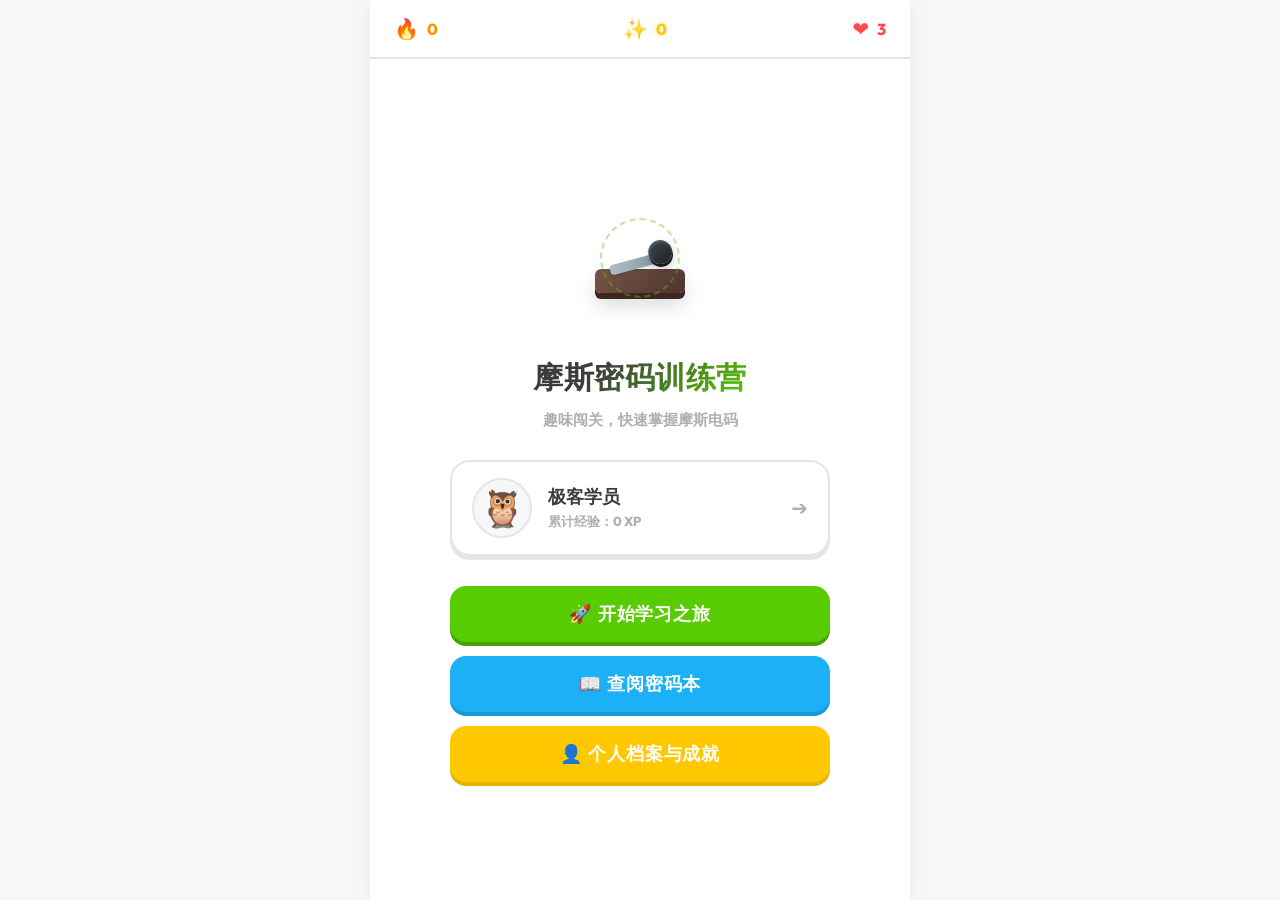
==== index.html @ 7a3c86ec "feat: 发布摩斯密码学习应用到 GitHub Pages" ====
<!DOCTYPE html>
<html>
<head>
    <meta charset="UTF-8">
    <meta http-equiv="refresh" content="0; url=morse_learning.html">
    <title>摩斯密码学习应用</title>
</head>
<body>
    <p>正在跳转到 <a href="morse_learning.html">摩斯密码学习应用</a>...</p>
</body>
</html>
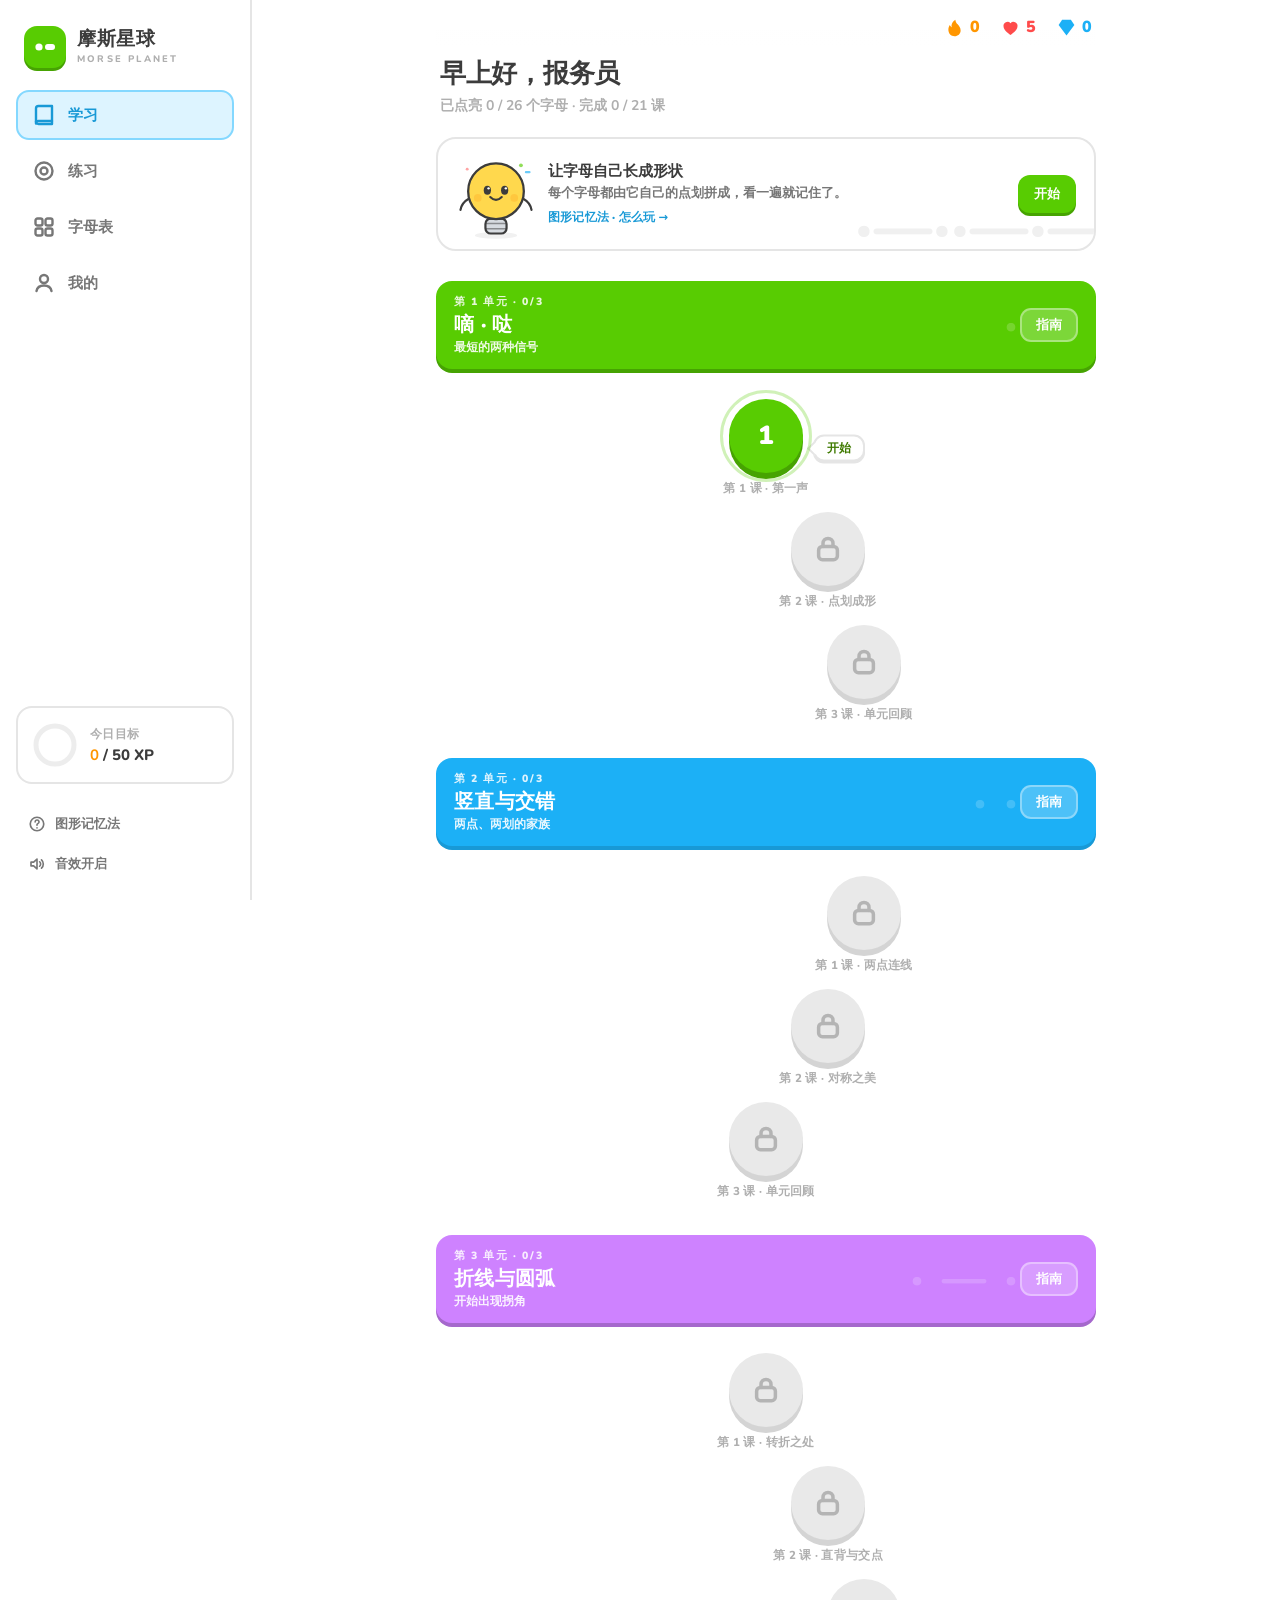
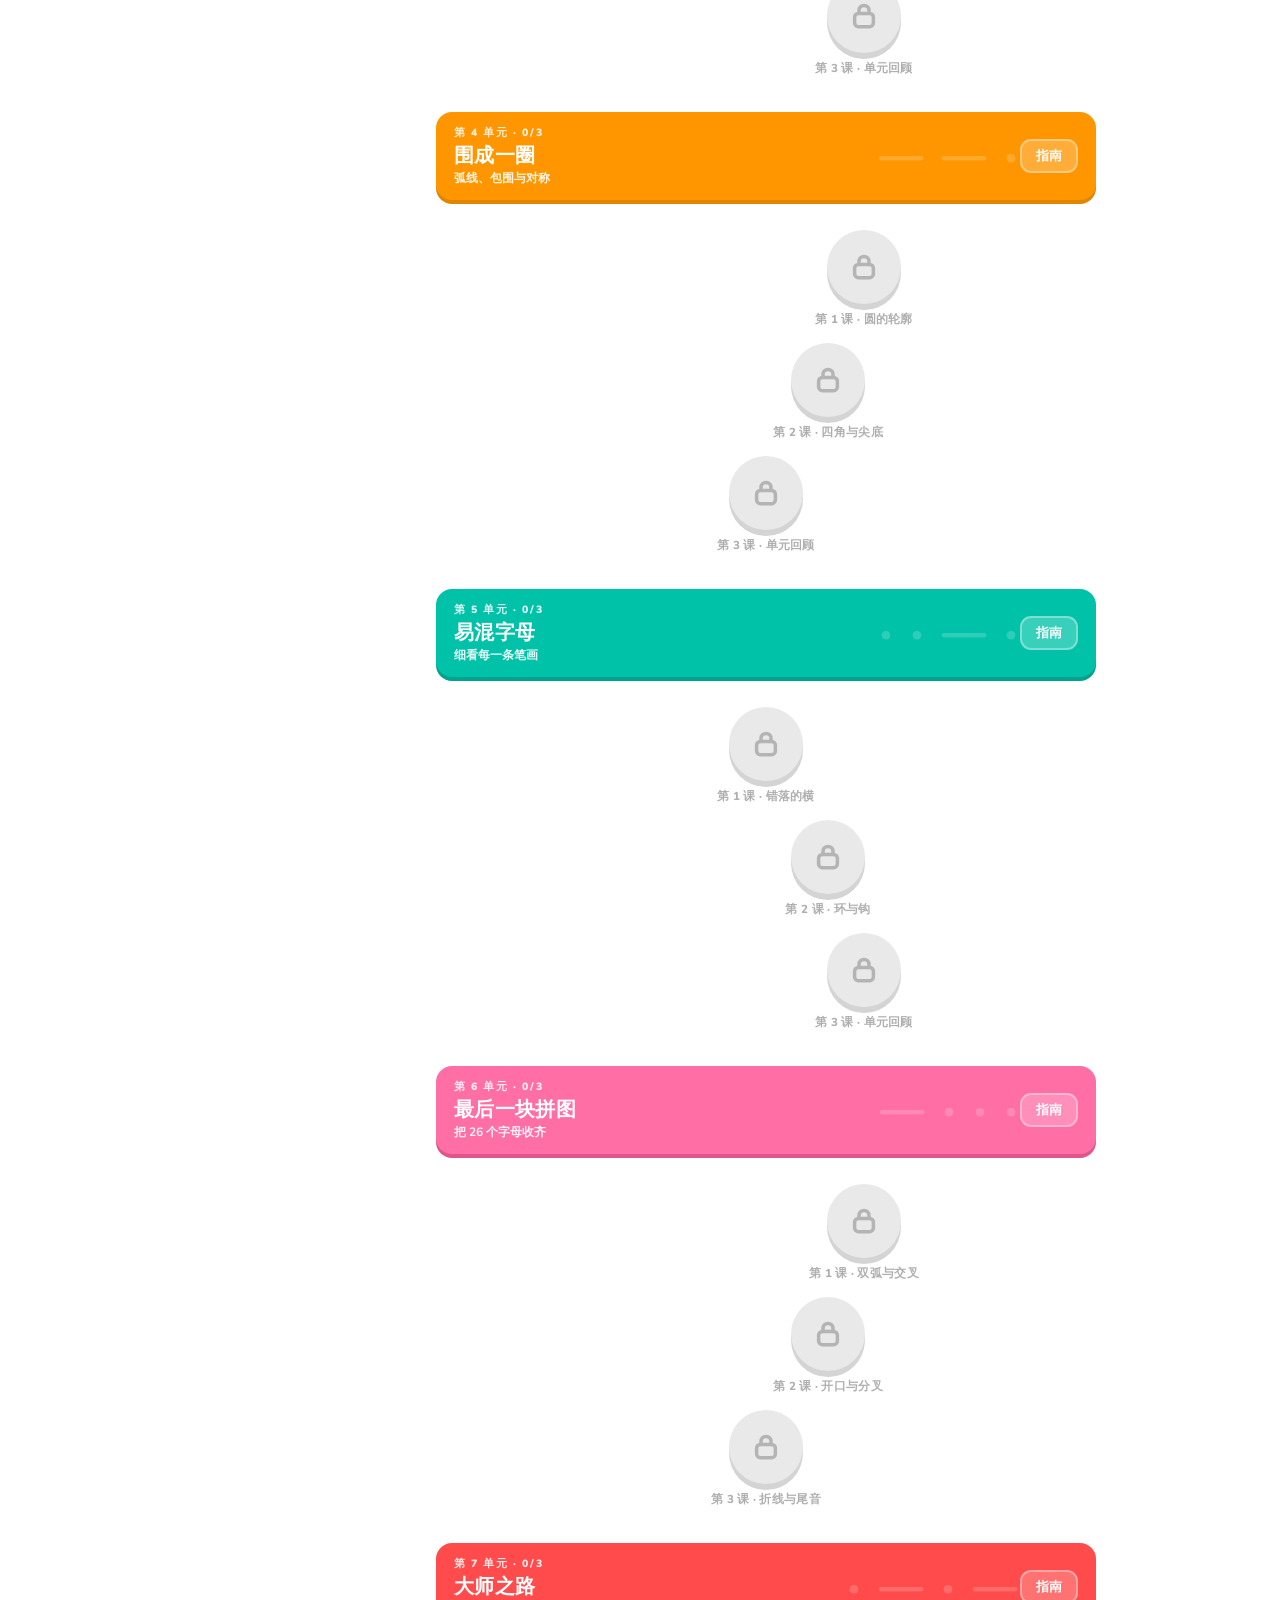
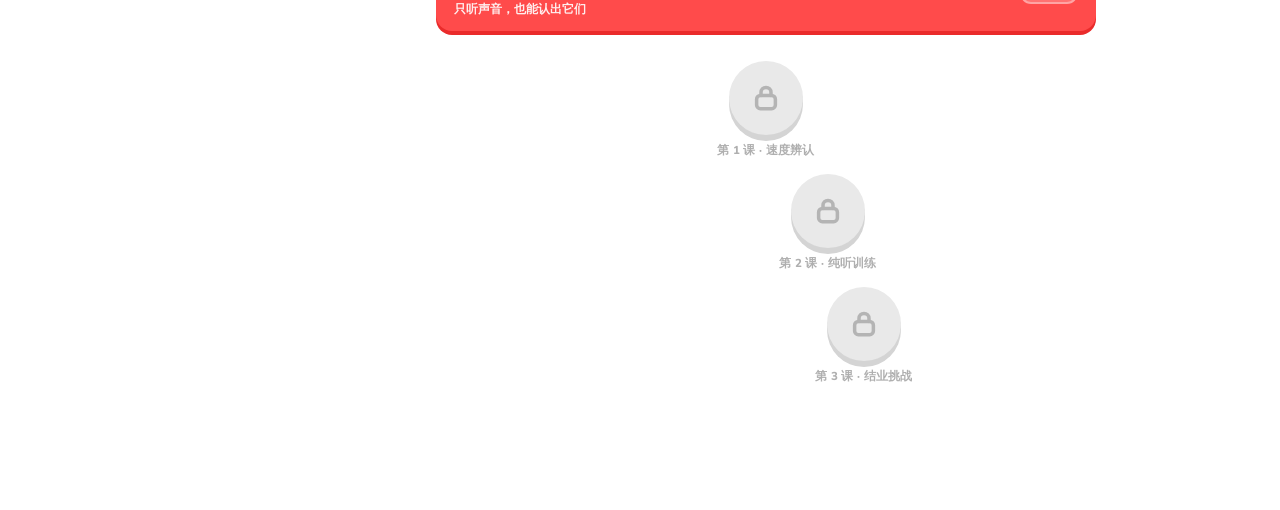
==== commit 81e42b1a: "feat: 站点主页面替换为「摩斯星球」，旧版移入 legacy/ - 新增摩斯星球单文件应用（形状记忆法，26 字母 7 单元 21 课） - 旧版摩斯密码训练营移入 legacy/ 保留，可通过 " ====
--- a/index.html
+++ b/index.html
@@ -1,11 +1,4599 @@
 <!DOCTYPE html>
-<html>
+<html lang="zh-CN">
+
 <head>
     <meta charset="UTF-8">
-    <meta http-equiv="refresh" content="0; url=morse_learning.html">
-    <title>摩斯密码学习应用</title>
+    <meta name="viewport" content="width=device-width, initial-scale=1.0">
+    <title>摩斯星球 · 用形状记住摩斯密码</title>
+    <meta name="description" content="把点划拼成字母的形状，用图形记忆法学摩斯密码。像玩游戏一样，一课一个字母。">
+    <meta name="theme-color" content="#58CC02">
+    <link rel="icon"
+        href="data:image/svg+xml,%3Csvg xmlns='http://www.w3.org/2000/svg' viewBox='0 0 100 100'%3E%3Crect width='100' height='100' rx='24' fill='%2358CC02'/%3E%3Ccircle cx='32' cy='50' r='11' fill='white'/%3E%3Crect x='52' y='43' width='34' height='14' rx='7' fill='white'/%3E%3C/svg%3E">
+    <link rel="preconnect" href="https://fonts.googleapis.com">
+    <link rel="preconnect" href="https://fonts.gstatic.com" crossorigin>
+    <link href="https://fonts.googleapis.com/css2?family=Nunito:wght@400;600;700;800;900&display=swap" rel="stylesheet">
+    <style>
+        /* ============================================================
+   摩斯星球 — Design tokens
+   ============================================================ */
+        :root {
+            --green: #58CC02;
+            --green-dark: #46A302;
+            --green-soft: #D7FFB8;
+            --green-ink: #3F7A00;
+            --blue: #1CB0F6;
+            --blue-dark: #1899D6;
+            --blue-soft: #DDF4FF;
+            --purple: #CE82FF;
+            --purple-dark: #A568CC;
+            --purple-soft: #F3E0FF;
+            --orange: #FF9600;
+            --orange-dark: #E08600;
+            --orange-soft: #FFF0D6;
+            --yellow: #FFC800;
+            --red: #FF4B4B;
+            --red-dark: #EA2B2B;
+            --red-soft: #FFDFE0;
+            --ink: #3C3C3C;
+            --ink-2: #777777;
+            --ink-3: #AFAFAF;
+            --line: #E5E5E5;
+            --line-soft: #F0F0F0;
+            --bg-soft: #F7F7F7;
+            --font: 'Nunito', 'PingFang SC', 'Hiragino Sans GB', 'Microsoft YaHei', system-ui, -apple-system, sans-serif;
+            --mono: 'SFMono-Regular', Consolas, 'Liberation Mono', Menlo, monospace;
+        }
+
+        * {
+            margin: 0;
+            padding: 0;
+            box-sizing: border-box;
+        }
+
+        html {
+            -webkit-text-size-adjust: 100%;
+        }
+
+        body {
+            font-family: var(--font);
+            color: var(--ink);
+            background: #fff;
+            -webkit-font-smoothing: antialiased;
+            -moz-osx-font-smoothing: grayscale;
+            overflow-x: hidden;
+        }
+
+        button {
+            font-family: inherit;
+            color: inherit;
+            border: none;
+            background: none;
+            cursor: pointer;
+            -webkit-tap-highlight-color: transparent;
+            user-select: none;
+        }
+
+        input,
+        textarea {
+            font-family: inherit;
+            color: inherit;
+            border: none;
+        }
+
+        svg {
+            display: block;
+        }
+
+        .hidden {
+            display: none !important;
+        }
+
+        ::selection {
+            background: var(--green-soft);
+            color: var(--green-ink);
+        }
+
+        /* ============================================================
+   App shell
+   ============================================================ */
+        .app {
+            display: flex;
+            min-height: 100vh;
+        }
+
+        /* ---------- Sidebar ---------- */
+        .sidebar {
+            width: 252px;
+            flex-shrink: 0;
+            border-right: 2px solid var(--line);
+            padding: 22px 16px 18px;
+            display: flex;
+            flex-direction: column;
+            gap: 22px;
+            position: sticky;
+            top: 0;
+            height: 100vh;
+            background: #fff;
+        }
+
+        .brand {
+            display: flex;
+            align-items: center;
+            gap: 11px;
+            padding: 4px 8px 0;
+        }
+
+        .brand-mark {
+            width: 42px;
+            height: 42px;
+            border-radius: 13px;
+            background: var(--green);
+            box-shadow: 0 3px 0 var(--green-dark);
+            display: grid;
+            place-items: center;
+            flex-shrink: 0;
+        }
+
+        .brand-name {
+            font-size: 19px;
+            font-weight: 900;
+            letter-spacing: .5px;
+            line-height: 1.1;
+        }
+
+        .brand-sub {
+            font-size: 9.5px;
+            font-weight: 800;
+            letter-spacing: 2.2px;
+            color: var(--ink-3);
+            margin-top: 3px;
+        }
+
+        .nav {
+            display: flex;
+            flex-direction: column;
+            gap: 6px;
+        }
+
+        .nav-item {
+            display: flex;
+            align-items: center;
+            gap: 12px;
+            height: 50px;
+            padding: 0 14px;
+            border-radius: 13px;
+            border: 2px solid transparent;
+            font-size: 15px;
+            font-weight: 800;
+            color: var(--ink-2);
+            transition: background .15s, color .15s;
+        }
+
+        .nav-item svg {
+            width: 24px;
+            height: 24px;
+            stroke: currentColor;
+            fill: none;
+            stroke-width: 2.4;
+            stroke-linecap: round;
+            stroke-linejoin: round;
+        }
+
+        .nav-item:hover {
+            background: var(--bg-soft);
+            color: var(--ink);
+        }
+
+        .nav-item.on {
+            background: var(--blue-soft);
+            border-color: #84D8FF;
+            color: var(--blue-dark);
+        }
+
+        .goal-card {
+            margin-top: auto;
+            border: 2px solid var(--line);
+            border-radius: 16px;
+            padding: 14px;
+            display: flex;
+            align-items: center;
+            gap: 12px;
+            background: #fff;
+        }
+
+        .goal-ring {
+            width: 46px;
+            height: 46px;
+            flex-shrink: 0;
+            position: relative;
+        }
+
+        .goal-ring svg {
+            width: 46px;
+            height: 46px;
+        }
+
+        .goal-title {
+            font-size: 12px;
+            font-weight: 800;
+            color: var(--ink-3);
+            letter-spacing: .4px;
+        }
+
+        .goal-sub {
+            font-size: 15px;
+            font-weight: 800;
+            margin-top: 2px;
+        }
+
+        .goal-sub b {
+            color: var(--orange);
+        }
+
+        .sidebar-foot {
+            display: flex;
+            flex-direction: column;
+            gap: 4px;
+        }
+
+        .side-btn {
+            display: flex;
+            align-items: center;
+            gap: 9px;
+            padding: 9px 12px;
+            border-radius: 10px;
+            font-size: 13px;
+            font-weight: 700;
+            color: var(--ink-2);
+        }
+
+        .side-btn:hover {
+            background: var(--bg-soft);
+        }
+
+        .side-btn svg {
+            width: 18px;
+            height: 18px;
+            stroke: currentColor;
+            fill: none;
+            stroke-width: 2.2;
+            stroke-linecap: round;
+            stroke-linejoin: round;
+        }
+
+        /* ---------- Main ---------- */
+        .main {
+            flex: 1;
+            min-width: 0;
+            display: flex;
+            flex-direction: column;
+            align-items: center;
+            padding: 0 24px 120px;
+        }
+
+        .topstrip {
+            position: sticky;
+            top: 0;
+            z-index: 30;
+            width: 100%;
+            max-width: 660px;
+            display: flex;
+            justify-content: flex-end;
+            align-items: center;
+            gap: 20px;
+            padding: 16px 4px 10px;
+            background: linear-gradient(#fff 62%, rgba(255, 255, 255, 0));
+        }
+
+        .stat {
+            display: flex;
+            align-items: center;
+            gap: 5px;
+            font-size: 16px;
+            font-weight: 900;
+        }
+
+        .stat .ico {
+            width: 21px;
+            height: 21px;
+            display: grid;
+            place-items: center;
+        }
+
+        .stat .ico svg {
+            width: 21px;
+            height: 21px;
+        }
+
+        .stat.streak .num {
+            color: var(--orange);
+        }
+
+        .stat.hearts .num {
+            color: var(--red);
+        }
+
+        .stat.gems .num {
+            color: var(--blue);
+        }
+
+        .content {
+            width: 100%;
+            max-width: 660px;
+        }
+
+        /* ============================================================
+   Home / path
+   ============================================================ */
+        .greet {
+            display: flex;
+            align-items: flex-end;
+            justify-content: space-between;
+            gap: 16px;
+            padding: 8px 4px 4px;
+        }
+
+        .greet-hi {
+            font-size: 26px;
+            font-weight: 900;
+            letter-spacing: -.3px;
+        }
+
+        .greet-sub {
+            font-size: 14px;
+            font-weight: 700;
+            color: var(--ink-3);
+            margin-top: 5px;
+        }
+
+        .hero {
+            position: relative;
+            display: flex;
+            align-items: center;
+            gap: 6px;
+            border: 2px solid var(--line);
+            border-radius: 20px;
+            padding: 16px 18px;
+            margin-top: 18px;
+            overflow: hidden;
+            background: #fff;
+        }
+
+        .hero::after {
+            content: '·—··—·—';
+            position: absolute;
+            right: -14px;
+            bottom: -18px;
+            font-size: 58px;
+            font-weight: 900;
+            letter-spacing: 2px;
+            color: var(--line-soft);
+            pointer-events: none;
+            white-space: nowrap;
+        }
+
+        .hero-mascot {
+            width: 96px;
+            flex-shrink: 0;
+            margin: -6px -2px -12px -8px;
+        }
+
+        .hero-txt {
+            position: relative;
+            z-index: 1;
+            flex: 1;
+        }
+
+        .hero-t {
+            font-size: 15px;
+            font-weight: 900;
+            margin-bottom: 3px;
+        }
+
+        .hero-p {
+            font-size: 13px;
+            font-weight: 600;
+            color: var(--ink-2);
+            line-height: 1.5;
+        }
+
+        .hero-link {
+            display: inline-block;
+            font-size: 11.5px;
+            font-weight: 900;
+            color: var(--blue-dark);
+            margin-top: 5px;
+            letter-spacing: .2px;
+        }
+
+        .hero-link:hover {
+            text-decoration: underline;
+        }
+
+        .hero .mini-btn {
+            position: relative;
+            z-index: 1;
+            flex-shrink: 0;
+            height: 38px;
+            padding: 0 16px;
+            border-radius: 12px;
+            background: var(--green);
+            color: #fff;
+            font-size: 13px;
+            font-weight: 800;
+            box-shadow: 0 3px 0 var(--green-dark);
+        }
+
+        /* unit */
+        .unit {
+            margin-top: 30px;
+        }
+
+        .unit-head {
+            position: relative;
+            border-radius: 16px;
+            padding: 13px 18px;
+            color: #fff;
+            display: flex;
+            align-items: center;
+            justify-content: space-between;
+            gap: 12px;
+            background: var(--c);
+            box-shadow: 0 4px 0 var(--cd);
+            overflow: hidden;
+        }
+
+        .unit-head .u-deco {
+            position: absolute;
+            right: 76px;
+            top: 50%;
+            transform: translateY(-50%);
+            font-size: 44px;
+            font-weight: 900;
+            letter-spacing: 3px;
+            color: #fff;
+            opacity: .18;
+            pointer-events: none;
+            white-space: nowrap;
+        }
+
+        .unit-kicker {
+            font-size: 10.5px;
+            font-weight: 900;
+            letter-spacing: 1.6px;
+            opacity: .85;
+            text-transform: uppercase;
+        }
+
+        .unit-title {
+            font-size: 20px;
+            font-weight: 900;
+            letter-spacing: .3px;
+            margin-top: 2px;
+        }
+
+        .unit-sub {
+            font-size: 12px;
+            font-weight: 700;
+            opacity: .9;
+            margin-top: 1px;
+        }
+
+        .guide-btn {
+            position: relative;
+            z-index: 1;
+            flex-shrink: 0;
+            height: 34px;
+            padding: 0 14px;
+            border-radius: 11px;
+            background: rgba(255, 255, 255, .22);
+            border: 2px solid rgba(255, 255, 255, .35);
+            color: #fff;
+            font-size: 12.5px;
+            font-weight: 800;
+            transition: background .15s;
+        }
+
+        .guide-btn:hover {
+            background: rgba(255, 255, 255, .32);
+        }
+
+        .nodes {
+            display: flex;
+            flex-direction: column;
+            align-items: center;
+            gap: 16px;
+            padding: 30px 0 6px;
+        }
+
+        .node-row {
+            display: flex;
+            flex-direction: column;
+            align-items: center;
+            gap: 7px;
+            position: relative;
+        }
+
+        .node {
+            width: 74px;
+            height: 74px;
+            border-radius: 50%;
+            display: grid;
+            place-items: center;
+            background: var(--green);
+            color: #fff;
+            box-shadow: 0 6px 0 var(--green-dark);
+            transition: transform .08s, filter .15s;
+        }
+
+        .node:not(.locked):hover {
+            filter: brightness(1.05);
+        }
+
+        .node:not(.locked):active {
+            transform: translateY(6px);
+            box-shadow: none;
+        }
+
+        .node svg {
+            width: 30px;
+            height: 30px;
+            stroke: currentColor;
+            fill: none;
+            stroke-width: 3.2;
+            stroke-linecap: round;
+            stroke-linejoin: round;
+        }
+
+        .node .num {
+            font-size: 26px;
+            font-weight: 900;
+            line-height: 1;
+        }
+
+        .node.locked {
+            background: #E9E9E9;
+            box-shadow: 0 6px 0 #D4D4D4;
+            color: #B4B4B4;
+            cursor: default;
+        }
+
+        .node.locked svg {
+            stroke-width: 2.8;
+        }
+
+        .node.done {
+            background: var(--green);
+            box-shadow: 0 6px 0 var(--green-dark);
+        }
+
+        .node-wrap {
+            position: relative;
+            display: grid;
+            place-items: center;
+        }
+
+        .node-wrap.current::before {
+            content: '';
+            position: absolute;
+            inset: -9px;
+            border-radius: 50%;
+            border: 3px solid var(--green);
+            opacity: .28;
+            pointer-events: none;
+            animation: pulseRing 2s ease-out infinite;
+        }
+
+        @keyframes pulseRing {
+            0% {
+                transform: scale(.94);
+                opacity: .35;
+            }
+
+            70% {
+                transform: scale(1.14);
+                opacity: 0;
+            }
+
+            100% {
+                opacity: 0;
+            }
+        }
+
+        .start-bubble {
+            position: absolute;
+            top: 50%;
+            left: calc(50% + 47px);
+            transform: translateY(-50%);
+            background: #fff;
+            border: 2px solid var(--line);
+            border-radius: 11px;
+            padding: 3px 12px;
+            font-size: 12px;
+            font-weight: 900;
+            color: var(--green-ink);
+            white-space: nowrap;
+            box-shadow: 0 2px 0 var(--line);
+            animation: bobX 1.8s ease-in-out infinite;
+        }
+
+        .start-bubble::after {
+            content: '';
+            position: absolute;
+            left: -6px;
+            top: 50%;
+            margin-top: -4px;
+            width: 8px;
+            height: 8px;
+            background: #fff;
+            border-left: 2px solid var(--line);
+            border-bottom: 2px solid var(--line);
+            transform: rotate(45deg);
+        }
+
+        @keyframes bobX {
+            0%, 100% {
+                transform: translate(0, -50%);
+            }
+
+            50% {
+                transform: translate(3px, -50%);
+            }
+        }
+
+        .node-label {
+            font-size: 11.5px;
+            font-weight: 800;
+            color: var(--ink-3);
+            letter-spacing: .3px;
+        }
+
+        .node-label.done {
+            color: var(--green-ink);
+        }
+
+        .unit-end {
+            display: flex;
+            align-items: center;
+            justify-content: center;
+            gap: 8px;
+            padding: 22px 0 4px;
+            color: var(--ink-3);
+            font-size: 12px;
+            font-weight: 800;
+        }
+
+        .unit-end .dotline {
+            height: 2px;
+            width: 34px;
+            background: var(--line);
+            border-radius: 2px;
+        }
+
+        /* ============================================================
+   Page headings & cards
+   ============================================================ */
+        .page-head {
+            padding: 10px 4px 18px;
+        }
+
+        .page-title {
+            font-size: 30px;
+            font-weight: 900;
+            letter-spacing: -.5px;
+        }
+
+        .page-sub {
+            font-size: 14px;
+            font-weight: 700;
+            color: var(--ink-3);
+            margin-top: 6px;
+        }
+
+        .feature {
+            display: flex;
+            align-items: center;
+            gap: 16px;
+            border: 2px solid var(--line);
+            border-radius: 18px;
+            padding: 18px;
+            background: #fff;
+            box-shadow: 0 3px 0 var(--line);
+            transition: transform .12s;
+        }
+
+        .feature:hover {
+            transform: translateY(-2px);
+        }
+
+        .feature:active {
+            transform: translateY(1px);
+        }
+
+        .f-icon {
+            width: 54px;
+            height: 54px;
+            border-radius: 15px;
+            display: grid;
+            place-items: center;
+            flex-shrink: 0;
+            background: var(--c, var(--green));
+            box-shadow: 0 3px 0 var(--cd, var(--green-dark));
+            color: #fff;
+        }
+
+        .f-icon svg {
+            width: 26px;
+            height: 26px;
+            stroke: currentColor;
+            fill: none;
+            stroke-width: 2.6;
+            stroke-linecap: round;
+            stroke-linejoin: round;
+        }
+
+        .f-body {
+            flex: 1;
+            min-width: 0;
+        }
+
+        .f-title {
+            font-size: 16px;
+            font-weight: 900;
+        }
+
+        .f-desc {
+            font-size: 12.5px;
+            font-weight: 600;
+            color: var(--ink-2);
+            margin-top: 3px;
+            line-height: 1.45;
+        }
+
+        .f-go {
+            flex-shrink: 0;
+            width: 32px;
+            height: 32px;
+            border-radius: 50%;
+            background: var(--bg-soft);
+            display: grid;
+            place-items: center;
+            color: var(--ink-3);
+        }
+
+        .f-go svg {
+            width: 17px;
+            height: 17px;
+            stroke: currentColor;
+            fill: none;
+            stroke-width: 3;
+            stroke-linecap: round;
+            stroke-linejoin: round;
+        }
+
+        .sec-title {
+            font-size: 15px;
+            font-weight: 900;
+            color: var(--ink-2);
+            letter-spacing: .3px;
+            margin: 28px 4px 12px;
+            display: flex;
+            align-items: center;
+            gap: 8px;
+        }
+
+        .drill-grid {
+            display: grid;
+            grid-template-columns: repeat(3, 1fr);
+            gap: 10px;
+        }
+
+        .drill {
+            border: 2px solid var(--line);
+            border-bottom-width: 4px;
+            border-radius: 15px;
+            padding: 14px 10px;
+            background: #fff;
+            display: flex;
+            flex-direction: column;
+            align-items: center;
+            gap: 7px;
+            transition: background .12s;
+        }
+
+        .drill:hover {
+            background: #FAFAFA;
+        }
+
+        .drill:active {
+            border-bottom-width: 2px;
+            transform: translateY(2px);
+        }
+
+        .drill .d-ico {
+            height: 34px;
+            display: grid;
+            place-items: center;
+            color: var(--c, var(--green));
+        }
+
+        .drill .d-ico svg {
+            width: 28px;
+            height: 28px;
+            stroke: currentColor;
+            fill: none;
+            stroke-width: 2.4;
+            stroke-linecap: round;
+            stroke-linejoin: round;
+        }
+
+        .drill .d-t {
+            font-size: 13px;
+            font-weight: 800;
+            text-align: center;
+            line-height: 1.25;
+        }
+
+        /* translater */
+        .trans {
+            border: 2px solid var(--line);
+            border-radius: 18px;
+            background: #fff;
+            overflow: hidden;
+        }
+
+        .trans-tabs {
+            display: flex;
+            gap: 6px;
+            padding: 12px 12px 0;
+        }
+
+        .trans-tabs button {
+            flex: 1;
+            height: 36px;
+            border-radius: 10px;
+            font-size: 12.5px;
+            font-weight: 800;
+            color: var(--ink-2);
+            background: var(--bg-soft);
+        }
+
+        .trans-tabs button.on {
+            background: var(--blue-soft);
+            color: var(--blue-dark);
+            box-shadow: inset 0 0 0 2px #84D8FF;
+        }
+
+        .trans textarea {
+            width: 100%;
+            height: 76px;
+            resize: none;
+            padding: 14px 16px;
+            font-size: 15px;
+            font-weight: 700;
+            outline: none;
+            background: #fff;
+            line-height: 1.5;
+        }
+
+        .trans textarea::placeholder {
+            color: var(--ink-3);
+            font-weight: 600;
+        }
+
+        .trans-out {
+            border-top: 2px dashed var(--line);
+            padding: 14px 16px;
+            min-height: 66px;
+            font-family: var(--mono);
+            font-size: 15px;
+            line-height: 1.9;
+            letter-spacing: 2px;
+            color: var(--ink);
+            word-break: break-word;
+            background: #FCFCFC;
+        }
+
+        .trans-out .ph {
+            font-family: var(--font);
+            color: var(--ink-3);
+            font-size: 13px;
+            letter-spacing: 0;
+        }
+
+        .trans-out .morse-line {
+            display: flex;
+            flex-wrap: wrap;
+            align-items: center;
+            gap: 13px 26px;
+            letter-spacing: 0;
+            padding: 3px 0;
+        }
+
+        .mgroup {
+            display: inline-flex;
+            align-items: center;
+            gap: 4px;
+        }
+
+        .mgroup .sym {
+            height: 11px;
+        }
+
+        .mgroup .sym.dot {
+            width: 11px;
+            height: 11px;
+        }
+
+        .mgroup .sym.dash {
+            width: 27px;
+            height: 11px;
+        }
+
+        .msep {
+            display: inline-block;
+            width: 2px;
+            height: 22px;
+            background: #DCDCDC;
+            border-radius: 2px;
+            margin: 0 2px;
+        }
+
+        .trans-actions {
+            display: flex;
+            gap: 8px;
+            padding: 0 12px 12px;
+        }
+
+        .mini-action {
+            height: 38px;
+            padding: 0 14px;
+            border-radius: 11px;
+            background: var(--bg-soft);
+            border: 2px solid var(--line);
+            border-bottom-width: 3px;
+            font-size: 12.5px;
+            font-weight: 800;
+            color: var(--ink-2);
+            display: inline-flex;
+            align-items: center;
+            gap: 6px;
+        }
+
+        .mini-action:hover {
+            background: #F2F2F2;
+        }
+
+        .mini-action:active {
+            transform: translateY(2px);
+            border-bottom-width: 2px;
+        }
+
+        .mini-action svg {
+            width: 16px;
+            height: 16px;
+            stroke: currentColor;
+            fill: none;
+            stroke-width: 2.6;
+            stroke-linecap: round;
+        }
+
+        /* ============================================================
+   Chart
+   ============================================================ */
+        .chart-grid {
+            display: grid;
+            grid-template-columns: repeat(auto-fill, minmax(116px, 1fr));
+            gap: 10px;
+        }
+
+        .letter-card {
+            position: relative;
+            border: 2px solid var(--line);
+            border-radius: 15px;
+            background: #fff;
+            padding: 10px 6px 9px;
+            display: flex;
+            flex-direction: column;
+            align-items: center;
+            gap: 2px;
+            transition: transform .12s, border-color .12s;
+        }
+
+        .letter-card:hover {
+            transform: translateY(-3px);
+            border-color: var(--green);
+        }
+
+        .letter-card .lc-glyph {
+            width: 84px;
+            height: 84px;
+        }
+
+        .letter-card .lc-letter {
+            font-size: 17px;
+            font-weight: 900;
+            line-height: 1;
+        }
+
+        .letter-card .lc-morse {
+            font-family: var(--mono);
+            font-size: 11px;
+            letter-spacing: 1.2px;
+            color: #9A9A9A;
+        }
+
+        .letter-card .lc-badge {
+            position: absolute;
+            top: 7px;
+            right: 7px;
+            width: 8px;
+            height: 8px;
+            border-radius: 50%;
+            background: var(--green);
+        }
+
+        .letter-card.locked .lc-glyph {
+            opacity: .72;
+        }
+
+        /* ============================================================
+   Profile
+   ============================================================ */
+        .stat-grid {
+            display: grid;
+            grid-template-columns: 1fr 1fr;
+            gap: 10px;
+        }
+
+        .stat-box {
+            border: 2px solid var(--line);
+            border-radius: 16px;
+            padding: 15px 16px;
+        }
+
+        .stat-box .sb-k {
+            font-size: 11.5px;
+            font-weight: 800;
+            color: var(--ink-3);
+            letter-spacing: .6px;
+        }
+
+        .stat-box .sb-v {
+            font-size: 27px;
+            font-weight: 900;
+            margin-top: 3px;
+            line-height: 1.1;
+        }
+
+        .stat-box .sb-v small {
+            font-size: 13px;
+            font-weight: 800;
+            color: var(--ink-3);
+            margin-left: 2px;
+        }
+
+        .goal-big {
+            display: flex;
+            align-items: center;
+            gap: 18px;
+            border: 2px solid var(--line);
+            border-radius: 18px;
+            padding: 18px;
+            margin-top: 12px;
+        }
+
+        .goal-big .ring {
+            width: 76px;
+            height: 76px;
+            position: relative;
+            flex-shrink: 0;
+        }
+
+        .goal-big .ring svg {
+            width: 76px;
+            height: 76px;
+        }
+
+        .goal-big .ring b {
+            position: absolute;
+            inset: 0;
+            display: grid;
+            place-items: center;
+            font-size: 17px;
+            font-weight: 900;
+        }
+
+        .setting-row {
+            display: flex;
+            align-items: center;
+            justify-content: space-between;
+            gap: 12px;
+            padding: 14px 16px;
+            border: 2px solid var(--line);
+            border-radius: 14px;
+            margin-top: 10px;
+            font-size: 14px;
+            font-weight: 800;
+        }
+
+        .setting-row span small {
+            display: block;
+            font-size: 11.5px;
+            font-weight: 600;
+            color: var(--ink-3);
+            margin-top: 3px;
+            line-height: 1.4;
+        }
+
+        .switch {
+            width: 52px;
+            height: 30px;
+            border-radius: 99px;
+            background: #DDD;
+            position: relative;
+            transition: background .18s;
+            flex-shrink: 0;
+        }
+
+        .switch.on {
+            background: var(--green);
+        }
+
+        .switch::after {
+            content: '';
+            position: absolute;
+            top: 3px;
+            left: 3px;
+            width: 24px;
+            height: 24px;
+            border-radius: 50%;
+            background: #fff;
+            box-shadow: 0 1px 3px rgba(0, 0, 0, .2);
+            transition: transform .18s;
+        }
+
+        .switch.on::after {
+            transform: translateX(22px);
+        }
+
+        .danger-btn {
+            width: 100%;
+            height: 46px;
+            border-radius: 13px;
+            border: 2px solid #FFC9C9;
+            color: var(--red-dark);
+            background: #FFF6F6;
+            font-size: 13.5px;
+            font-weight: 800;
+            margin-top: 22px;
+        }
+
+        .danger-btn:hover {
+            background: #FFECEC;
+        }
+
+        /* ============================================================
+   Lesson overlay
+   ============================================================ */
+        .lesson {
+            position: fixed;
+            inset: 0;
+            z-index: 100;
+            background: #fff;
+            display: flex;
+            flex-direction: column;
+            animation: lessonIn .22s ease-out;
+        }
+
+        @keyframes lessonIn {
+            from {
+                opacity: 0;
+                transform: translateY(10px);
+            }
+        }
+
+        .lesson-top {
+            width: 100%;
+            max-width: 760px;
+            margin: 0 auto;
+            padding: 16px 20px 6px;
+            display: flex;
+            align-items: center;
+            gap: 14px;
+        }
+
+        .close-x {
+            width: 34px;
+            height: 34px;
+            border-radius: 50%;
+            display: grid;
+            place-items: center;
+            color: var(--ink-3);
+            flex-shrink: 0;
+        }
+
+        .close-x:hover {
+            background: var(--bg-soft);
+            color: var(--ink);
+        }
+
+        .close-x svg {
+            width: 20px;
+            height: 20px;
+            stroke: currentColor;
+            fill: none;
+            stroke-width: 3;
+            stroke-linecap: round;
+        }
+
+        .bar {
+            flex: 1;
+            height: 15px;
+            background: #E9E9E9;
+            border-radius: 99px;
+            overflow: hidden;
+        }
+
+        .bar>i {
+            display: block;
+            height: 100%;
+            width: 0%;
+            background: var(--green);
+            border-radius: 99px;
+            transition: width .35s cubic-bezier(.4, 1.2, .6, 1);
+            position: relative;
+        }
+
+        .bar>i::after {
+            content: '';
+            position: absolute;
+            left: 8px;
+            right: 8px;
+            top: 3px;
+            height: 4px;
+            border-radius: 99px;
+            background: rgba(255, 255, 255, .45);
+        }
+
+        .l-hearts {
+            display: flex;
+            align-items: center;
+            gap: 3px;
+            flex-shrink: 0;
+        }
+
+        .l-hearts svg {
+            width: 21px;
+            height: 21px;
+        }
+
+        .q-feedback {
+            margin-top: 16px;
+            border: 2px solid #FFC7C7;
+            background: #FFF7F7;
+            border-radius: 18px;
+            padding: 12px 16px;
+            display: flex;
+            align-items: center;
+            justify-content: center;
+            gap: 16px;
+            animation: alertIn .22s cubic-bezier(.3, 1.3, .6, 1);
+        }
+
+        .qf-glyph {
+            width: 118px;
+            height: 118px;
+            flex-shrink: 0;
+            background: #fff;
+            border: 2px solid #FFE2E2;
+            border-radius: 14px;
+            padding: 4px;
+        }
+
+        .qf-info {
+            flex: 0 1 auto;
+            min-width: 0;
+        }
+
+        .qf-title {
+            display: flex;
+            align-items: center;
+            gap: 7px;
+            font-size: 15px;
+            font-weight: 900;
+            color: var(--red-dark);
+        }
+
+        .qf-title i {
+            width: 20px;
+            height: 20px;
+            border-radius: 50%;
+            background: var(--red);
+            color: #fff;
+            font-style: normal;
+            font-size: 12px;
+            font-weight: 900;
+            display: grid;
+            place-items: center;
+            flex-shrink: 0;
+        }
+
+        .qf-answer {
+            display: flex;
+            align-items: center;
+            gap: 13px;
+            margin-top: 9px;
+        }
+
+        .qf-letter {
+            font-size: 32px;
+            font-weight: 900;
+            line-height: 1;
+        }
+
+        .qf-morse {
+            display: flex;
+            align-items: center;
+            gap: 5px;
+        }
+
+        .qf-morse .sym {
+            background: var(--ink);
+            height: 9px;
+        }
+
+        .qf-morse .sym.dot {
+            width: 9px;
+            height: 9px;
+        }
+
+        .qf-morse .sym.dash {
+            width: 24px;
+            height: 9px;
+        }
+
+        .qf-play {
+            width: 44px;
+            height: 44px;
+            border-radius: 50%;
+            background: #fff;
+            border: 2px solid #FFD3D3;
+            color: var(--red-dark);
+            display: grid;
+            place-items: center;
+            flex-shrink: 0;
+            transition: transform .08s, background .12s;
+        }
+
+        .qf-play:hover {
+            background: #FFF0F0;
+        }
+
+        .qf-play:active {
+            transform: scale(.94);
+        }
+
+        .qf-play svg {
+            width: 20px;
+            height: 20px;
+            stroke: currentColor;
+            fill: none;
+            stroke-width: 2.4;
+            stroke-linecap: round;
+            stroke-linejoin: round;
+        }
+
+        @keyframes alertIn {
+            from {
+                opacity: 0;
+                transform: translateY(-7px);
+            }
+        }
+
+        .lesson-body {
+            flex: 1;
+            width: 100%;
+            max-width: 720px;
+            margin: 0 auto;
+            padding: 10px 20px 24px;
+            overflow-y: auto;
+            display: flex;
+            flex-direction: column;
+            justify-content: flex-start;
+        }
+
+        .qwrap {
+            width: 100%;
+            padding: 10px 0;
+            margin: auto 0;
+            animation: fadeUp .26s ease-out;
+        }
+
+        @keyframes fadeUp {
+            from {
+                opacity: 0;
+                transform: translateY(8px);
+            }
+        }
+
+        .prompt {
+            font-size: 23px;
+            font-weight: 900;
+            letter-spacing: -.2px;
+            line-height: 1.35;
+            margin-bottom: 16px;
+        }
+
+        .prompt small {
+            display: block;
+            font-size: 13.5px;
+            font-weight: 700;
+            color: var(--ink-3);
+            letter-spacing: 0;
+            margin-top: 5px;
+        }
+
+        /* glyph stage */
+        .glyph-card {
+            background: var(--bg-soft);
+            border: 2px solid var(--line);
+            border-radius: 22px;
+            padding: 14px;
+            display: grid;
+            place-items: center;
+            margin: 0 auto;
+            width: 100%;
+            max-width: 272px;
+        }
+
+        .glyph-card .glyph {
+            width: 100%;
+            max-width: 196px;
+        }
+
+        .glyph-card.shape-card {
+            animation: shapePulse 1.4s ease-out 2;
+        }
+
+        .glyph-card.shape-card .part.lit {
+            fill: var(--blue-dark);
+        }
+
+        @keyframes shapePulse {
+            0%, 100% {
+                box-shadow: 0 0 0 0 rgba(28, 176, 246, 0);
+            }
+
+            45% {
+                box-shadow: 0 0 0 6px rgba(28, 176, 246, .16);
+            }
+        }
+
+        .glyph {
+            display: block;
+            width: 100%;
+            height: auto;
+            overflow: visible;
+        }
+
+        .glyph .wm {
+            fill: #B5B5B5;
+        }
+
+        .glyph .part {
+            fill: var(--ink);
+            transition: fill .12s linear;
+        }
+
+        .glyph .part.lit {
+            fill: var(--green);
+        }
+
+        /* options */
+        .options {
+            display: grid;
+            grid-template-columns: 1fr 1fr;
+            gap: 11px;
+            margin-top: 18px;
+        }
+
+        .opt {
+            position: relative;
+            display: flex;
+            flex-direction: column;
+            align-items: center;
+            justify-content: center;
+            gap: 2px;
+            min-height: 74px;
+            border: 2px solid var(--line);
+            border-bottom-width: 4px;
+            border-radius: 15px;
+            background: #fff;
+            transition: background .12s, border-color .12s;
+        }
+
+        .opt .ol {
+            font-size: 25px;
+            font-weight: 900;
+            letter-spacing: 1px;
+            line-height: 1.1;
+        }
+
+        .opt:hover {
+            background: #F8F8F8;
+        }
+
+        .opt:active {
+            transform: translateY(2px);
+            border-bottom-width: 2px;
+        }
+
+        .opt.sel {
+            border-color: var(--blue);
+            background: var(--blue-soft);
+        }
+
+        .opt.sel .ol {
+            color: var(--blue-dark);
+        }
+
+        .opt.ok {
+            border-color: var(--green);
+            background: var(--green-soft);
+        }
+
+        .opt.ok .ol {
+            color: var(--green-ink);
+        }
+
+        .opt.bad {
+            border-color: var(--red);
+            background: var(--red-soft);
+        }
+
+        .opt.bad .ol {
+            color: var(--red-dark);
+        }
+
+        /* morse display */
+        .code-box {
+            border: 2px solid #CFEAF9;
+            background: #F2FAFF;
+            border-radius: 22px;
+            min-height: 118px;
+            display: flex;
+            align-items: center;
+            justify-content: center;
+            gap: 11px;
+            padding: 18px;
+            margin: 0 auto;
+            max-width: 400px;
+            width: 100%;
+        }
+
+        .sym {
+            display: inline-block;
+            background: var(--ink);
+            border-radius: 99px;
+            flex-shrink: 0;
+        }
+
+        .sym.dot {
+            width: 17px;
+            height: 17px;
+        }
+
+        .sym.dash {
+            width: 46px;
+            height: 17px;
+        }
+
+        .code-box .sym {
+            background: var(--blue-dark);
+            animation: symIn .25s backwards;
+            transition: background .12s, transform .12s;
+        }
+
+        .code-box .sym.lit {
+            background: #0A5C8F;
+            transform: scale(1.35);
+            box-shadow: 0 0 0 3px rgba(28, 176, 246, .22);
+        }
+
+        @keyframes symIn {
+            from {
+                transform: scale(.4);
+                opacity: 0;
+            }
+        }
+
+        /* sound */
+        .sound-box {
+            border: 2px solid var(--line);
+            background: var(--bg-soft);
+            border-radius: 22px;
+            padding: 20px;
+            display: flex;
+            flex-direction: column;
+            align-items: center;
+            gap: 10px;
+            margin: 0 auto;
+            max-width: 340px;
+        }
+
+        .sound-btn {
+            width: 84px;
+            height: 84px;
+            border-radius: 50%;
+            background: var(--blue);
+            color: #fff;
+            display: grid;
+            place-items: center;
+            box-shadow: 0 5px 0 var(--blue-dark);
+            transition: transform .08s;
+        }
+
+        .sound-btn:active {
+            transform: translateY(5px);
+            box-shadow: none;
+        }
+
+        .sound-btn svg {
+            width: 38px;
+            height: 38px;
+            stroke: currentColor;
+            fill: none;
+            stroke-width: 2.2;
+            stroke-linecap: round;
+            stroke-linejoin: round;
+        }
+
+        .sound-hint {
+            font-size: 12.5px;
+            font-weight: 800;
+            color: var(--ink-3);
+        }
+
+        .wave {
+            display: flex;
+            align-items: center;
+            gap: 4px;
+            height: 26px;
+        }
+
+        .wave i {
+            width: 4px;
+            height: 6px;
+            border-radius: 99px;
+            background: var(--blue);
+            opacity: .35;
+            transition: height .12s;
+        }
+
+        .wave.on i {
+            animation: waveUp .7s ease-in-out infinite;
+        }
+
+        .wave.on i:nth-child(2) {
+            animation-delay: .09s;
+        }
+
+        .wave.on i:nth-child(3) {
+            animation-delay: .18s;
+        }
+
+        .wave.on i:nth-child(4) {
+            animation-delay: .27s;
+        }
+
+        .wave.on i:nth-child(5) {
+            animation-delay: .36s;
+        }
+
+        .wave.on i:nth-child(6) {
+            animation-delay: .45s;
+        }
+
+        .wave.on i:nth-child(7) {
+            animation-delay: .54s;
+        }
+
+        @keyframes waveUp {
+
+            0%,
+            100% {
+                height: 6px;
+                opacity: .5;
+            }
+
+            50% {
+                height: 24px;
+                opacity: 1;
+            }
+        }
+
+        /* build */
+        .build-stage {
+            max-width: 460px;
+            margin: 0 auto;
+            border: 2px solid var(--line);
+            border-radius: 22px;
+            background: #fff;
+            padding: 18px 16px 16px;
+            box-shadow: 0 4px 0 #EFEFEF;
+        }
+
+        .build-letter {
+            width: 92px;
+            height: 92px;
+            margin: 0 auto 16px;
+            border-radius: 22px;
+            background: var(--bg-soft);
+            border: 2px solid var(--line);
+            display: grid;
+            place-items: center;
+            font-size: 54px;
+            font-weight: 900;
+            line-height: 1;
+            letter-spacing: 1px;
+        }
+
+        .slots {
+            display: flex;
+            align-items: center;
+            justify-content: center;
+            gap: 10px;
+            min-height: 70px;
+            margin-bottom: 18px;
+            flex-wrap: wrap;
+        }
+
+        .slot {
+            width: 54px;
+            height: 66px;
+            border-radius: 14px;
+            border: 2px dashed #DCDCDC;
+            background: #FAFAFA;
+            display: grid;
+            place-items: center;
+            transition: border-color .15s, background .15s;
+        }
+
+        .slot.next {
+            border-color: #7FD3FA;
+            background: var(--blue-soft);
+            animation: slotPulse 1.7s ease-out infinite;
+        }
+
+        .slot.filled {
+            border-style: solid;
+            border-color: var(--line);
+            background: #fff;
+        }
+
+        .slot .sym {
+            animation: symPop .16s ease-out;
+        }
+
+        .slot .sym.dot {
+            width: 22px;
+            height: 22px;
+        }
+
+        .slot .sym.dash {
+            width: 44px;
+            height: 14px;
+        }
+
+        .slot.ok {
+            border-color: var(--green);
+            background: var(--green-soft);
+        }
+
+        .slot.bad {
+            border-color: var(--red);
+            background: var(--red-soft);
+        }
+
+        @keyframes slotPulse {
+            0% {
+                box-shadow: 0 0 0 0 rgba(28, 176, 246, .35);
+            }
+
+            70% {
+                box-shadow: 0 0 0 7px rgba(28, 176, 246, 0);
+            }
+
+            100% {
+                box-shadow: 0 0 0 0 rgba(28, 176, 246, 0);
+            }
+        }
+
+        @keyframes symPop {
+            from {
+                transform: scale(.4);
+                opacity: 0;
+            }
+        }
+
+        .keys {
+            display: grid;
+            grid-template-columns: 1fr 1fr auto;
+            gap: 10px;
+        }
+
+        .key {
+            height: 66px;
+            border-radius: 16px;
+            border: 2px solid var(--line);
+            border-bottom-width: 4px;
+            background: #fff;
+            display: flex;
+            align-items: center;
+            justify-content: center;
+            gap: 9px;
+            transition: transform .08s, background .12s;
+        }
+
+        .key:hover {
+            background: #FAFAFA;
+        }
+
+        .key:active {
+            transform: translateY(3px);
+            border-bottom-width: 2px;
+            background: #F2F2F2;
+        }
+
+        .key .sym {
+            width: 20px;
+            height: 20px;
+        }
+
+        .key .sym.dash {
+            width: 38px;
+            height: 14px;
+        }
+
+        .key em {
+            font-style: normal;
+            font-size: 13px;
+            font-weight: 800;
+            color: var(--ink-3);
+            letter-spacing: .5px;
+        }
+
+        .key.del {
+            width: 64px;
+            padding: 0;
+        }
+
+        .key.del:disabled {
+            opacity: .4;
+            cursor: default;
+        }
+
+        .key.del:disabled:active {
+            transform: none;
+            border-bottom-width: 4px;
+            background: #fff;
+        }
+
+        .key.del svg {
+            width: 24px;
+            height: 24px;
+            stroke: var(--ink-3);
+            fill: none;
+            stroke-width: 2.2;
+            stroke-linecap: round;
+            stroke-linejoin: round;
+        }
+
+        /* type */
+        .letter-keys {
+            display: flex;
+            flex-direction: column;
+            align-items: center;
+            gap: 7px;
+            max-width: 470px;
+            margin: 18px auto 0;
+        }
+
+        .letter-row {
+            display: flex;
+            justify-content: center;
+            gap: 5px;
+            width: 100%;
+        }
+
+        .letter-key {
+            width: min(42px, calc((100% - 45px) / 10));
+            height: 46px;
+            border-radius: 11px;
+            border: 2px solid var(--line);
+            border-bottom-width: 3px;
+            background: #fff;
+            font-size: 16px;
+            font-weight: 900;
+            color: var(--ink);
+            display: grid;
+            place-items: center;
+            transition: background .12s, border-color .12s, transform .08s;
+        }
+
+        .letter-key:hover {
+            background: #F7F7F7;
+        }
+
+        .letter-key:active {
+            transform: translateY(2px);
+            border-bottom-width: 2px;
+        }
+
+        .letter-key.sel {
+            border-color: var(--blue);
+            background: var(--blue-soft);
+            color: var(--blue-dark);
+        }
+
+        @media (min-width: 900px) {
+            .letter-key {
+                height: 50px;
+                font-size: 17px;
+            }
+        }
+
+        /* learn */
+        .learn-wrap {
+            text-align: center;
+            padding: 4px 0;
+        }
+
+        .kicker {
+            display: inline-flex;
+            align-items: center;
+            gap: 6px;
+            height: 28px;
+            padding: 0 14px;
+            border-radius: 99px;
+            background: var(--green-soft);
+            color: var(--green-ink);
+            font-size: 11.5px;
+            font-weight: 900;
+            letter-spacing: 1.4px;
+            margin-bottom: 14px;
+        }
+
+        .learn-card {
+            background: #fff;
+            border: 2px solid var(--line);
+            border-radius: 24px;
+            padding: 16px;
+            max-width: 300px;
+            margin: 0 auto;
+            position: relative;
+            box-shadow: 0 3px 0 var(--line);
+        }
+
+        .learn-card .glyph {
+            max-width: 230px;
+            margin: 0 auto;
+        }
+
+        .learn-meta {
+            display: flex;
+            align-items: center;
+            justify-content: center;
+            gap: 14px;
+            margin-top: 16px;
+        }
+
+        .learn-meta .lm-letter {
+            font-size: 46px;
+            font-weight: 900;
+            line-height: 1;
+        }
+
+        .learn-meta .lm-sep {
+            width: 2px;
+            height: 34px;
+            background: var(--line);
+            border-radius: 2px;
+        }
+
+        .learn-meta .lm-morse {
+            display: flex;
+            gap: 7px;
+            align-items: center;
+        }
+
+        .learn-meta .lm-morse .sym {
+            background: var(--ink);
+        }
+
+        .learn-hint {
+            max-width: 380px;
+            margin: 14px auto 0;
+            font-size: 13.5px;
+            font-weight: 700;
+            line-height: 1.6;
+            color: var(--ink-2);
+        }
+
+        .play-inline {
+            margin-top: 14px;
+            display: inline-flex;
+            align-items: center;
+            gap: 7px;
+            height: 38px;
+            padding: 0 16px;
+            border-radius: 12px;
+            border: 2px solid var(--line);
+            border-bottom-width: 3px;
+            font-size: 12.5px;
+            font-weight: 800;
+            color: var(--ink-2);
+            background: #fff;
+        }
+
+        .play-inline:hover {
+            background: var(--bg-soft);
+        }
+
+        .play-inline svg {
+            width: 15px;
+            height: 15px;
+            fill: currentColor;
+        }
+
+        /* footer */
+        .lesson-foot {
+            border-top: 2px solid var(--line);
+            padding: 14px 20px;
+            display: flex;
+            justify-content: center;
+            align-items: center;
+            gap: 16px;
+            transition: background .15s, border-color .15s;
+            background: #fff;
+            min-height: 84px;
+        }
+
+        .lesson-foot .inner {
+            width: 100%;
+            max-width: 720px;
+            display: flex;
+            justify-content: flex-end;
+            align-items: center;
+            gap: 14px;
+        }
+
+        .lesson-foot.ok {
+            background: var(--green-soft);
+            border-color: #A6E96C;
+        }
+
+        .lesson-foot.bad {
+            background: var(--red-soft);
+            border-color: #FFB3B3;
+        }
+
+        .fb {
+            display: flex;
+            align-items: center;
+            gap: 12px;
+            flex: 1;
+            min-width: 0;
+        }
+
+        .fb-icon {
+            width: 42px;
+            height: 42px;
+            border-radius: 50%;
+            background: #fff;
+            display: grid;
+            place-items: center;
+            flex-shrink: 0;
+            font-size: 22px;
+            font-weight: 900;
+        }
+
+        .lesson-foot.ok .fb-icon {
+            color: var(--green);
+        }
+
+        .lesson-foot.bad .fb-icon {
+            color: var(--red);
+        }
+
+        .fb-title {
+            font-size: 19px;
+            font-weight: 900;
+            line-height: 1.15;
+        }
+
+        .lesson-foot.ok .fb-title {
+            color: var(--green-ink);
+        }
+
+        .lesson-foot.bad .fb-title {
+            color: var(--red-dark);
+        }
+
+        .fb-sub {
+            font-size: 12.5px;
+            font-weight: 700;
+            margin-top: 2px;
+            opacity: .85;
+        }
+
+        .lesson-foot.ok .fb-sub {
+            color: var(--green-ink);
+        }
+
+        .lesson-foot.bad .fb-sub {
+            color: var(--red-dark);
+        }
+
+        .fb-answer {
+            display: flex;
+            align-items: center;
+            gap: 9px;
+            flex-shrink: 0;
+            background: #fff;
+            border: 2px solid #FFC2C2;
+            border-radius: 14px;
+            padding: 5px 10px 5px 5px;
+            box-shadow: 0 2px 0 #FFD6D6;
+            transition: transform .08s, background .12s;
+        }
+
+        .fb-answer:hover {
+            background: #FFF9F9;
+        }
+
+        .fb-answer:active {
+            transform: scale(.96);
+        }
+
+        .fb-answer .fa-glyph {
+            width: 62px;
+            height: 62px;
+            flex-shrink: 0;
+        }
+
+        .fb-answer .wm {
+            fill: #A8A8A8;
+        }
+
+        .fb-answer .fa-txt {
+            display: flex;
+            flex-direction: column;
+            align-items: flex-start;
+            gap: 4px;
+        }
+
+        .fb-answer .fa-letter {
+            font-size: 21px;
+            font-weight: 900;
+            line-height: 1;
+            color: var(--ink);
+        }
+
+        .fb-answer .fa-morse {
+            display: flex;
+            align-items: center;
+            gap: 4px;
+        }
+
+        .fb-answer .fa-morse .sym {
+            background: var(--ink);
+            height: 7px;
+        }
+
+        .fb-answer .fa-morse .sym.dot {
+            width: 7px;
+            height: 7px;
+        }
+
+        .fb-answer .fa-morse .sym.dash {
+            width: 18px;
+            height: 7px;
+        }
+
+        .fb-answer .fa-sound {
+            color: var(--ink-3);
+            margin-left: 2px;
+            display: grid;
+            place-items: center;
+        }
+
+        .fb-answer .fa-sound svg {
+            width: 15px;
+            height: 15px;
+            stroke: currentColor;
+            fill: none;
+            stroke-width: 2.6;
+            stroke-linecap: round;
+            stroke-linejoin: round;
+        }
+
+        .fb-answer .part.lit {
+            fill: var(--green);
+        }
+
+        .fb-glyph {
+            width: 56px;
+            height: 56px;
+            flex-shrink: 0;
+            opacity: .9;
+        }
+
+        /* buttons */
+        .btn {
+            display: inline-flex;
+            align-items: center;
+            justify-content: center;
+            gap: 8px;
+            height: 48px;
+            padding: 0 22px;
+            border-radius: 14px;
+            font-size: 15px;
+            font-weight: 900;
+            letter-spacing: .6px;
+            transition: transform .06s, filter .15s;
+            flex-shrink: 0;
+        }
+
+        .btn svg {
+            width: 18px;
+            height: 18px;
+            flex-shrink: 0;
+        }
+
+        .btn.big {
+            width: 100%;
+            max-width: 720px;
+            height: 52px;
+            font-size: 16px;
+        }
+
+        .btn.primary {
+            background: var(--green);
+            color: #fff;
+            box-shadow: 0 4px 0 var(--green-dark);
+        }
+
+        .btn.primary:disabled {
+            background: #E5E5E5;
+            color: #AFAFAF;
+            box-shadow: none;
+            cursor: default;
+        }
+
+        .btn.primary:not(:disabled):active {
+            transform: translateY(4px);
+            box-shadow: none;
+        }
+
+        .btn.green {
+            background: var(--green);
+            color: #fff;
+            box-shadow: 0 4px 0 var(--green-dark);
+        }
+
+        .btn.red {
+            background: var(--red);
+            color: #fff;
+            box-shadow: 0 4px 0 var(--red-dark);
+        }
+
+        .btn.green:active,
+        .btn.red:active {
+            transform: translateY(4px);
+            box-shadow: none;
+        }
+
+        .btn.ghost {
+            background: #fff;
+            border: 2px solid var(--line);
+            border-bottom-width: 4px;
+            color: var(--ink-2);
+        }
+
+        .lesson-foot.ok .btn.big,
+        .lesson-foot.bad .btn.big {
+            width: auto;
+            min-width: 132px;
+            max-width: none;
+            padding: 0 28px;
+        }
+
+        /* done screen */
+        .done-screen {
+            flex: 1;
+            display: flex;
+            flex-direction: column;
+            align-items: center;
+            justify-content: center;
+            text-align: center;
+            padding: 24px;
+            overflow-y: auto;
+            animation: fadeUp .3s ease-out;
+        }
+
+        .done-mascot {
+            width: 160px;
+            margin-bottom: 6px;
+            animation: floaty 3s ease-in-out infinite;
+        }
+
+        @keyframes floaty {
+
+            0%,
+            100% {
+                transform: translateY(0);
+            }
+
+            50% {
+                transform: translateY(-7px);
+            }
+        }
+
+        .done-h {
+            font-size: 30px;
+            font-weight: 900;
+            letter-spacing: -.5px;
+            margin-top: 6px;
+        }
+
+        .done-p {
+            font-size: 14px;
+            font-weight: 700;
+            color: var(--ink-3);
+            margin-top: 6px;
+        }
+
+        .done-stats {
+            display: grid;
+            grid-template-columns: repeat(3, 1fr);
+            gap: 10px;
+            width: 100%;
+            max-width: 400px;
+            margin-top: 22px;
+        }
+
+        .ds {
+            border: 2px solid var(--line);
+            border-radius: 14px;
+            padding: 10px 8px;
+            background: #fff;
+        }
+
+        .ds span {
+            display: block;
+            font-size: 10.5px;
+            font-weight: 900;
+            letter-spacing: 1px;
+            color: var(--ink-3);
+        }
+
+        .ds b {
+            display: block;
+            font-size: 21px;
+            font-weight: 900;
+            margin-top: 2px;
+        }
+
+        .ds.gold b {
+            color: var(--yellow);
+        }
+
+        .ds.green b {
+            color: var(--green);
+        }
+
+        .ds.blue b {
+            color: var(--blue);
+        }
+
+        .done-actions {
+            width: 100%;
+            max-width: 400px;
+            margin-top: 22px;
+            display: flex;
+            flex-direction: column;
+            gap: 9px;
+        }
+
+        .confetti {
+            position: fixed;
+            inset: 0;
+            pointer-events: none;
+            overflow: hidden;
+            z-index: 1;
+        }
+
+        .done-screen {
+            position: relative;
+            z-index: 2;
+        }
+
+        .confetti i {
+            position: absolute;
+            top: -24px;
+            width: 9px;
+            height: 15px;
+            border-radius: 3px;
+            animation: fall linear forwards;
+        }
+
+        @keyframes fall {
+            to {
+                transform: translateY(105vh) rotate(540deg);
+                opacity: .2;
+            }
+        }
+
+        /* modal */
+        .modal {
+            position: fixed;
+            inset: 0;
+            z-index: 300;
+            display: flex;
+            align-items: center;
+            justify-content: center;
+            padding: 20px;
+            background: rgba(20, 20, 20, .45);
+            backdrop-filter: blur(3px);
+            animation: fadeIn .15s;
+        }
+
+        @keyframes fadeIn {
+            from {
+                opacity: 0;
+            }
+        }
+
+        .sheet {
+            width: 100%;
+            max-width: 460px;
+            max-height: 84vh;
+            overflow-y: auto;
+            background: #fff;
+            border-radius: 22px;
+            padding: 20px;
+            box-shadow: 0 24px 60px rgba(0, 0, 0, .25);
+            animation: sheetIn .22s cubic-bezier(.3, 1.3, .6, 1);
+        }
+
+        @keyframes sheetIn {
+            from {
+                transform: translateY(18px) scale(.97);
+                opacity: 0;
+            }
+        }
+
+        .sheet-head {
+            display: flex;
+            align-items: center;
+            justify-content: space-between;
+            gap: 12px;
+            margin-bottom: 14px;
+        }
+
+        .sheet-title {
+            font-size: 20px;
+            font-weight: 900;
+        }
+
+        .sheet-close {
+            width: 32px;
+            height: 32px;
+            border-radius: 50%;
+            background: var(--bg-soft);
+            display: grid;
+            place-items: center;
+            color: var(--ink-2);
+            flex-shrink: 0;
+        }
+
+        .sheet-close svg {
+            width: 17px;
+            height: 17px;
+            stroke: currentColor;
+            fill: none;
+            stroke-width: 3;
+            stroke-linecap: round;
+        }
+
+        .guide-list {
+            display: grid;
+            grid-template-columns: 1fr 1fr;
+            gap: 9px;
+        }
+
+        .guide-item {
+            border: 2px solid var(--line);
+            border-radius: 13px;
+            padding: 8px;
+            display: flex;
+            align-items: center;
+            gap: 8px;
+            text-align: left;
+        }
+
+        .guide-item:hover {
+            background: var(--bg-soft);
+        }
+
+        .guide-item .gi-glyph {
+            width: 46px;
+            height: 46px;
+            flex-shrink: 0;
+        }
+
+        .guide-item .gi-l {
+            font-size: 17px;
+            font-weight: 900;
+            line-height: 1;
+        }
+
+        .guide-item .gi-m {
+            font-family: var(--mono);
+            font-size: 10.5px;
+            letter-spacing: 1.5px;
+            color: var(--ink-3);
+            margin-top: 3px;
+        }
+
+        .detail-glyph {
+            width: 190px;
+            margin: 4px auto 0;
+        }
+
+        .detail-row {
+            display: flex;
+            align-items: center;
+            justify-content: center;
+            gap: 14px;
+            margin-top: 12px;
+        }
+
+        .detail-row .dr-l {
+            font-size: 40px;
+            font-weight: 900;
+        }
+
+        .detail-row .dr-m {
+            display: flex;
+            gap: 7px;
+            align-items: center;
+        }
+
+        .detail-hint {
+            text-align: center;
+            font-size: 13px;
+            font-weight: 700;
+            color: var(--ink-2);
+            line-height: 1.6;
+            margin-top: 12px;
+            padding: 0 6px;
+        }
+
+        .confirm-txt {
+            font-size: 14px;
+            font-weight: 700;
+            color: var(--ink-2);
+            line-height: 1.6;
+        }
+
+        .confirm-actions {
+            display: flex;
+            gap: 10px;
+            margin-top: 20px;
+        }
+
+        .confirm-actions .btn {
+            flex: 1;
+            padding: 0 12px;
+        }
+
+        /* tabbar mobile */
+        .tabbar {
+            display: none;
+            position: fixed;
+            bottom: 0;
+            left: 0;
+            right: 0;
+            height: 64px;
+            background: #fff;
+            border-top: 2px solid var(--line);
+            z-index: 50;
+            padding-bottom: env(safe-area-inset-bottom);
+        }
+
+        .tabbar button {
+            flex: 1;
+            display: flex;
+            flex-direction: column;
+            align-items: center;
+            justify-content: center;
+            gap: 3px;
+            font-size: 10.5px;
+            font-weight: 800;
+            color: var(--ink-3);
+        }
+
+        .tabbar button svg {
+            width: 23px;
+            height: 23px;
+            stroke: currentColor;
+            fill: none;
+            stroke-width: 2.4;
+            stroke-linecap: round;
+            stroke-linejoin: round;
+        }
+
+        .tabbar button.on {
+            color: var(--blue-dark);
+        }
+
+        /* mascot */
+        .mascot svg {
+            width: 100%;
+            height: auto;
+            overflow: visible;
+        }
+
+        .mascot .eye {
+            transform-box: fill-box;
+            transform-origin: center;
+            animation: blinkEye 5.5s infinite;
+        }
+
+        @keyframes blinkEye {
+
+            0%, 92%, 100% {
+                transform: scaleY(1);
+            }
+
+            95% {
+                transform: scaleY(.1);
+            }
+        }
+
+        /* empty */
+        .how-demo {
+            border: 2px solid var(--line);
+            border-radius: 18px;
+            padding: 12px 14px;
+            display: flex;
+            align-items: center;
+            gap: 16px;
+            margin-bottom: 18px;
+            background: #fff;
+        }
+
+        .how-demo .hd-glyph {
+            width: 126px;
+            flex-shrink: 0;
+        }
+
+        .how-demo .hd-t {
+            font-size: 32px;
+            font-weight: 900;
+            line-height: 1;
+        }
+
+        .how-demo .hd-m {
+            display: flex;
+            gap: 6px;
+            margin-top: 9px;
+        }
+
+        .how-demo .hd-c {
+            font-size: 12px;
+            font-weight: 700;
+            color: var(--ink-3);
+            margin-top: 7px;
+            line-height: 1.5;
+        }
+
+        .how-step {
+            display: flex;
+            gap: 12px;
+            margin-bottom: 15px;
+        }
+
+        .hs-n {
+            width: 26px;
+            height: 26px;
+            border-radius: 50%;
+            background: var(--green-soft);
+            color: var(--green-ink);
+            font-size: 13px;
+            font-weight: 900;
+            display: grid;
+            place-items: center;
+            flex-shrink: 0;
+            margin-top: 1px;
+        }
+
+        .hs-t {
+            font-size: 14.5px;
+            font-weight: 900;
+        }
+
+        .hs-p {
+            font-size: 12.5px;
+            font-weight: 600;
+            color: var(--ink-2);
+            line-height: 1.65;
+            margin-top: 2px;
+        }
+
+        .empty {
+            text-align: center;
+            padding: 40px 20px;
+            color: var(--ink-3);
+            font-weight: 700;
+            font-size: 13.5px;
+        }
+
+        /* responsive */
+        @media (max-width: 900px) {
+            .sidebar {
+                display: none;
+            }
+
+            .main {
+                padding: 0 16px 100px;
+            }
+
+            .tabbar {
+                display: flex;
+            }
+
+            .topstrip {
+                padding: 12px 2px 8px;
+                gap: 16px;
+            }
+
+            .greet-hi {
+                font-size: 23px;
+            }
+
+            .hero {
+                padding: 14px;
+            }
+
+            .hero-mascot {
+                width: 74px;
+                margin: -4px 0 -8px -6px;
+            }
+
+            .prompt {
+                font-size: 20px;
+            }
+
+            .lesson-body {
+                padding: 6px 16px 18px;
+                justify-content: flex-start;
+                padding-top: 14px;
+            }
+
+            .lesson-foot {
+                flex-direction: column;
+                align-items: stretch;
+                gap: 10px;
+            }
+
+            .lesson-foot .inner {
+                flex-direction: column;
+                align-items: stretch;
+            }
+
+            .fb {
+                width: 100%;
+            }
+
+            .btn.big {
+                width: 100%;
+            }
+
+            .lesson-foot.ok .btn.big,
+            .lesson-foot.bad .btn.big {
+                width: 100%;
+                max-width: none;
+            }
+
+            .lesson-top {
+                padding: 14px 16px 4px;
+            }
+        }
+
+        @media (max-width: 420px) {
+            .drill-grid {
+                gap: 8px;
+            }
+
+            .drill {
+                padding: 12px 6px;
+            }
+
+            .chart-grid {
+                grid-template-columns: repeat(3, 1fr);
+            }
+
+            .start-bubble {
+                font-size: 11px;
+                padding: 2px 9px;
+            }
+        }
+    </style>
 </head>
+
 <body>
-    <p>正在跳转到 <a href="morse_learning.html">摩斯密码学习应用</a>...</p>
+    <div class="app">
+        <!-- ============ 侧边栏 ============ -->
+        <aside class="sidebar">
+            <div class="brand">
+                <div class="brand-mark">
+                    <svg width="26" height="26" viewBox="0 0 26 26">
+                        <circle cx="7" cy="13" r="3.6" fill="#fff" />
+                        <rect x="13" y="10.1" width="10" height="5.8" rx="2.9" fill="#fff" />
+                    </svg>
+                </div>
+                <div>
+                    <div class="brand-name">摩斯星球</div>
+                    <div class="brand-sub">MORSE PLANET</div>
+                </div>
+            </div>
+
+            <nav class="nav" id="sideNav">
+                <button class="nav-item on" data-view="home">
+                    <svg viewBox="0 0 24 24">
+                        <path d="M4 5.5A2.5 2.5 0 0 1 6.5 3H20v15H6.5A2.5 2.5 0 0 0 4 20.5V5.5Z" />
+                        <path d="M20 18v3H6.5A2.5 2.5 0 0 1 4 18.5" />
+                    </svg>
+                    学习
+                </button>
+                <button class="nav-item" data-view="practice">
+                    <svg viewBox="0 0 24 24">
+                        <circle cx="12" cy="12" r="8.5" />
+                        <circle cx="12" cy="12" r="3.5" />
+                    </svg>
+                    练习
+                </button>
+                <button class="nav-item" data-view="chart">
+                    <svg viewBox="0 0 24 24">
+                        <rect x="3.5" y="3.5" width="7" height="7" rx="2" />
+                        <rect x="13.5" y="3.5" width="7" height="7" rx="2" />
+                        <rect x="3.5" y="13.5" width="7" height="7" rx="2" />
+                        <rect x="13.5" y="13.5" width="7" height="7" rx="2" />
+                    </svg>
+                    字母表
+                </button>
+                <button class="nav-item" data-view="me">
+                    <svg viewBox="0 0 24 24">
+                        <circle cx="12" cy="8" r="4" />
+                        <path d="M4.5 20c.7-3.6 3.8-5.5 7.5-5.5s6.8 1.9 7.5 5.5" />
+                    </svg>
+                    我的
+                </button>
+            </nav>
+
+            <div class="goal-card">
+                <div class="goal-ring">
+                    <svg viewBox="0 0 46 46">
+                        <circle cx="23" cy="23" r="19" fill="none" stroke="#EDEDED" stroke-width="5" />
+                        <circle id="goalRing" cx="23" cy="23" r="19" fill="none" stroke="#FFC800" stroke-width="5"
+                            stroke-linecap="round" stroke-dasharray="119.4" stroke-dashoffset="119.4"
+                            transform="rotate(-90 23 23)" />
+                    </svg>
+                </div>
+                <div>
+                    <div class="goal-title">今日目标</div>
+                    <div class="goal-sub"><b id="goalXp">0</b> / 50 XP</div>
+                </div>
+            </div>
+
+            <div class="sidebar-foot">
+                <button class="side-btn" onclick="lpHowTo()">
+                    <svg viewBox="0 0 24 24">
+                        <circle cx="12" cy="12" r="9" />
+                        <path d="M9.5 9.2a2.6 2.6 0 1 1 3.4 2.5c-.6.2-.9.8-.9 1.4v.4" />
+                        <path d="M12 17.2h.01" />
+                    </svg>
+                    图形记忆法
+                </button>
+                <button class="side-btn" id="muteBtn">
+                    <svg viewBox="0 0 24 24">
+                        <path d="M4 9.5h3.5L12 5.5v13L7.5 14.5H4z" />
+                        <path d="M15.5 9a4 4 0 0 1 0 6" />
+                        <path d="M18 6.5a7.5 7.5 0 0 1 0 11" />
+                    </svg>
+                    <span id="muteLabel">音效开启</span>
+                </button>
+            </div>
+        </aside>
+
+        <!-- ============ 主区域 ============ -->
+        <main class="main">
+            <div class="topstrip">
+                <div class="stat streak" title="连续学习天数">
+                    <span class="ico">
+                        <svg viewBox="0 0 24 24">
+                            <path d="M12 22c4 0 7-2.8 7-6.6 0-3-1.8-5.2-3.4-7C14.2 6.8 13 4.9 13 3c-3 1.6-4.2 4.3-4.4 6.4-.1 1.4.3 2.4.3 2.4S7.4 10.6 6.6 9c-.8 1.3-1.6 3.3-1.6 5.4C5 19.2 8 22 12 22Z"
+                                fill="#FF9600" stroke="none" />
+                        </svg>
+                    </span>
+                    <span class="num" id="streakNum">0</span>
+                </div>
+                <div class="stat hearts" title="爱心">
+                    <span class="ico">
+                        <svg viewBox="0 0 24 24">
+                            <path d="M12 20.5S4 15.8 4 10.6A4.6 4.6 0 0 1 12 7a4.6 4.6 0 0 1 8 3.6c0 5.2-8 9.9-8 9.9Z"
+                                fill="#FF4B4B" stroke="none" />
+                        </svg>
+                    </span>
+                    <span class="num" id="heartNum">5</span>
+                </div>
+                <div class="stat gems" title="经验值">
+                    <span class="ico">
+                        <svg viewBox="0 0 24 24">
+                            <path d="M7 3h10l4 6-9 12L3 9l4-6Z" fill="#1CB0F6" stroke="none" />
+                        </svg>
+                    </span>
+                    <span class="num" id="xpNum">0</span>
+                </div>
+            </div>
+
+            <div class="content">
+                <section id="viewHome" class="view"></section>
+                <section id="viewPractice" class="view hidden"></section>
+                <section id="viewChart" class="view hidden"></section>
+                <section id="viewMe" class="view hidden"></section>
+            </div>
+        </main>
+    </div>
+
+    <!-- ============ 移动端底栏 ============ -->
+    <nav class="tabbar" id="tabbar">
+        <button class="on" data-view="home">
+            <svg viewBox="0 0 24 24">
+                <path d="M4 5.5A2.5 2.5 0 0 1 6.5 3H20v15H6.5A2.5 2.5 0 0 0 4 20.5V5.5Z" />
+                <path d="M20 18v3H6.5A2.5 2.5 0 0 1 4 18.5" />
+            </svg>
+            学习
+        </button>
+        <button data-view="practice">
+            <svg viewBox="0 0 24 24">
+                <circle cx="12" cy="12" r="8.5" />
+                <circle cx="12" cy="12" r="3.5" />
+            </svg>
+            练习
+        </button>
+        <button data-view="chart">
+            <svg viewBox="0 0 24 24">
+                <rect x="3.5" y="3.5" width="7" height="7" rx="2" />
+                <rect x="13.5" y="3.5" width="7" height="7" rx="2" />
+                <rect x="3.5" y="13.5" width="7" height="7" rx="2" />
+                <rect x="13.5" y="13.5" width="7" height="7" rx="2" />
+            </svg>
+            字母表
+        </button>
+        <button data-view="me">
+            <svg viewBox="0 0 24 24">
+                <circle cx="12" cy="8" r="4" />
+                <path d="M4.5 20c.7-3.6 3.8-5.5 7.5-5.5s6.8 1.9 7.5 5.5" />
+            </svg>
+            我的
+        </button>
+    </nav>
+
+    <!-- ============ 课程浮层 ============ -->
+    <div id="lesson" class="lesson hidden"></div>
+
+    <!-- ============ 弹窗 ============ -->
+    <div id="modal" class="modal hidden"></div>
+
+    <script>
+        /* ============================================================
+           1. 数据
+           ============================================================ */
+        const MORSE = {
+            A: '.-', B: '-...', C: '-.-.', D: '-..', E: '.', F: '..-.',
+            G: '--.', H: '....', I: '..', J: '.---', K: '-.-', L: '.-..',
+            M: '--', N: '-.', O: '---', P: '.--.', Q: '--.-', R: '.-.',
+            S: '...', T: '-', U: '..-', V: '...-', W: '.--', X: '-..-',
+            Y: '-.--', Z: '--..'
+        };
+
+        const MORSE_EXTRA = {
+            '0': '-----', '1': '.----', '2': '..---', '3': '...--', '4': '....-',
+            '5': '.....', '6': '-....', '7': '--...', '8': '---..', '9': '----.',
+            '.': '.-.-.-', ',': '--..--', '?': '..--..', '!': '-.-.--', '/': '-..-.',
+            '(': '-.--.', ')': '-.--.-', ':': '---...', ';': '-.-.-.', '=': '-...-',
+            '+': '.-.-.', '-': '-....-', '_': '..--.-', '"': '.-..-.', '$': '...-..-',
+            '@': '.--.-.', "'": '.----.'
+        };
+
+        const MORSE_ALL = Object.assign({}, MORSE, MORSE_EXTRA);
+        const ALL_LETTERS = Object.keys(MORSE);
+        const KEY_ROWS = ['QWERTYUIOP', 'ASDFGHJKL', 'ZXCVBNM'];
+
+        // 图形记忆坐标：[类型(0点/1划), left%, top%, 旋转°]
+        const G = {
+            A: [[0, 50, 26, 0], [1, 50, 62, -90]],
+            B: [[1, 22, 50, 0], [0, 60, 25, 0], [0, 60, 50, 0], [0, 62, 75, 0]],
+            C: [[1, 53, 25, -90], [0, 17, 37, 0], [1, 21, 61, 0], [0, 55, 74, 0]],
+            D: [[1, 22, 51, 0], [0, 60, 27, 0], [0, 60, 73, 0]],
+            E: [[0, 26, 48, 0]],
+            F: [[0, 26, 25, 0], [0, 84, 25, 0], [1, 26, 52, 0], [0, 80, 50, 0]],
+            G: [[1, 19, 47, 0], [1, 55, 74, -90], [0, 61, 52, 0]],
+            H: [[0, 20, 25, 0], [0, 80, 25, 0], [0, 20, 75, 0], [0, 80, 75, 0]],
+            I: [[0, 50, 25, 0], [0, 50, 75, 0]],
+            J: [[0, 74, 7, 0], [1, 74, 35, 0], [1, 74, 71, 0], [1, 20, 81, -90]],
+            K: [[1, 73, 29, 38], [0, 39, 50, 0], [1, 72, 67, -30]],
+            L: [[0, 26, 24, 0], [1, 26, 49, 0], [0, 26, 74, 0], [0, 82, 74, 0]],
+            M: [[1, 16, 50, 0], [1, 84, 50, 0]],
+            N: [[1, 20, 50, 0], [0, 78, 71, 0]],
+            O: [[1, 18, 49, 0], [1, 50, 76, -90], [1, 82, 49, 0]],
+            P: [[0, 22, 40, 0], [1, 51, 25, -90], [1, 54, 54, -90], [0, 83, 39, 0]],
+            Q: [[1, 23, 32, 40], [1, 25, 67, -40], [0, 64, 74, 0], [1, 84, 49, 0]],
+            R: [[0, 21, 28, 0], [1, 22, 60, -180], [0, 79, 73, 0]],
+            S: [[0, 50, 25, 0], [0, 50, 50, 0], [0, 50, 75, 0]],
+            T: [[1, 50, 26, -90]],
+            U: [[0, 21, 27, 0], [0, 79, 27, 0], [1, 50, 72, -90]],
+            V: [[0, 19, 26, 0], [0, 83, 26, 0], [0, 50, 71, 0], [1, 50, 88, -90]],
+            W: [[0, 14, 26, 0], [1, 42, 50, 11], [1, 80, 50, 11]],
+            X: [[1, 29, 32, -29], [0, 68, 35, 0], [0, 33, 62, 0], [1, 70, 66, -29]],
+            Y: [[1, 26, 33, -27], [0, 50, 53, 0], [1, 74, 33, 27], [1, 50, 77, 0]],
+            Z: [[1, 46, 25, -90], [1, 54, 49, 36], [0, 20, 74, 0], [0, 85, 74, 0]]
+        };
+
+        // Roboto Black 轮廓（Apache License 2.0），26 个字母，单位为 2048/em
+        const GLYPH_PATHS = {"A":{"w":1395,"d":"M728 1150 373 0H-4L531 1456H770ZM1022 0 666 1150 620 1456H862L1400 0ZM1008 543V272H261V543Z"},"B":{"w":1322,"d":"M705 619H330L328 849H632Q714 849 763.0 867.5Q812 886 834.5 922.0Q857 958 857 1012Q857 1074 834.0 1112.0Q811 1150 761.5 1167.5Q712 1185 634 1185H462V0H111V1456H634Q769 1456 875.0 1431.5Q981 1407 1055.5 1357.0Q1130 1307 1169.0 1231.5Q1208 1156 1208 1054Q1208 965 1170.0 887.0Q1132 809 1043.5 760.5Q955 712 802 710ZM691 0H245L365 270H691Q763 270 806.5 292.5Q850 315 869.5 352.5Q889 390 889 436Q889 492 870.5 533.0Q852 574 812.0 596.5Q772 619 705 619H410L412 849H765L847 757Q993 763 1078.5 716.0Q1164 669 1201.0 592.0Q1238 515 1238 431Q1238 288 1176.5 192.0Q1115 96 993.0 48.0Q871 0 691 0Z"},"C":{"w":1344,"d":"M939 493H1289Q1282 341 1207.0 225.0Q1132 109 999.5 44.5Q867 -20 687 -20Q541 -20 426.5 29.0Q312 78 232.5 170.0Q153 262 111.5 393.0Q70 524 70 688V767Q70 931 113.5 1062.5Q157 1194 237.5 1286.5Q318 1379 431.0 1428.0Q544 1477 682 1477Q872 1477 1003.0 1409.0Q1134 1341 1206.0 1222.5Q1278 1104 1291 953H941Q939 1035 913.0 1090.5Q887 1146 831.0 1174.0Q775 1202 682 1202Q617 1202 569.0 1178.0Q521 1154 489.0 1102.0Q457 1050 441.5 967.5Q426 885 426 769V688Q426 572 440.0 490.0Q454 408 485.0 356.0Q516 304 565.5 279.5Q615 255 687 255Q767 255 822.0 280.5Q877 306 907.0 358.5Q937 411 939 493Z"},"D":{"w":1325,"d":"M584 0H261L263 270H584Q684 270 753.5 318.0Q823 366 859.5 461.5Q896 557 896 697V760Q896 865 875.5 944.5Q855 1024 815.0 1077.5Q775 1131 715.5 1158.0Q656 1185 579 1185H255V1456H579Q727 1456 850.5 1405.5Q974 1355 1064.5 1261.5Q1155 1168 1204.5 1040.5Q1254 913 1254 758V697Q1254 543 1204.5 415.0Q1155 287 1065.0 194.0Q975 101 852.5 50.5Q730 0 584 0ZM462 1456V0H111V1456Z"},"E":{"w":1146,"d":"M1113 270V0H337V270ZM462 1456V0H111V1456ZM1013 878V617H337V878ZM1116 1456V1185H337V1456Z"},"F":{"w":1120,"d":"M462 1456V0H111V1456ZM1028 850V580H362V850ZM1085 1456V1185H362V1456Z"},"G":{"w":1396,"d":"M1302 778V180Q1265 139 1188.5 92.5Q1112 46 996.0 13.0Q880 -20 723 -20Q578 -20 460.0 26.5Q342 73 257.5 163.5Q173 254 127.5 385.5Q82 517 82 687V768Q82 938 128.0 1070.0Q174 1202 257.5 1292.5Q341 1383 454.5 1430.0Q568 1477 704 1477Q905 1477 1031.0 1413.5Q1157 1350 1222.0 1238.5Q1287 1127 1301 981H964Q954 1053 926.5 1103.5Q899 1154 848.0 1180.5Q797 1207 716 1207Q653 1207 601.5 1180.0Q550 1153 514.0 1098.5Q478 1044 458.5 962.0Q439 880 439 770V687Q439 578 457.5 496.0Q476 414 513.5 359.5Q551 305 609.5 277.5Q668 250 748 250Q804 250 844.0 259.5Q884 269 910.5 283.5Q937 298 951 311V537H707V778Z"},"H":{"w":1439,"d":"M1092 878V608H345V878ZM462 1456V0H111V1456ZM1328 1456V0H978V1456Z"},"I":{"w":619,"d":"M484 1456V0H134V1456Z"},"J":{"w":1151,"d":"M690 457V1456H1040V457Q1040 311 973.5 204.0Q907 97 793.5 38.5Q680 -20 539 -20Q393 -20 279.5 29.0Q166 78 101.5 180.0Q37 282 37 440H389Q389 366 406.0 324.5Q423 283 456.5 266.5Q490 250 539 250Q587 250 620.5 274.5Q654 299 672.0 345.5Q690 392 690 457Z"},"K":{"w":1310,"d":"M462 1456V0H111V1456ZM1331 1456 767 718 437 357 373 679 584 999 898 1456ZM916 0 540 656 813 857 1331 0Z"},"L":{"w":1110,"d":"M1073 270V0H337V270ZM462 1456V0H111V1456Z"},"M":{"w":1795,"d":"M285 1456H571L896 443L1221 1456H1507L1012 0H780ZM111 1456H407L462 340V0H111ZM1385 1456H1682V0H1330V340Z"},"N":{"w":1438,"d":"M1327 1456V0H977L462 906V0H111V1456H462L977 550V1456Z"},"O":{"w":1414,"d":"M1343 757V698Q1343 531 1296.5 398.5Q1250 266 1165.0 172.5Q1080 79 964.0 29.5Q848 -20 708 -20Q567 -20 450.5 29.5Q334 79 248.5 172.5Q163 266 116.5 398.5Q70 531 70 698V757Q70 924 116.5 1057.0Q163 1190 247.5 1283.5Q332 1377 448.5 1426.5Q565 1476 706 1476Q846 1476 962.5 1426.5Q1079 1377 1164.0 1283.5Q1249 1190 1296.0 1057.0Q1343 924 1343 757ZM987 698V759Q987 867 968.5 949.5Q950 1032 914.0 1088.0Q878 1144 825.5 1172.5Q773 1201 706 1201Q636 1201 584.0 1172.5Q532 1144 497.0 1088.0Q462 1032 444.5 949.5Q427 867 427 759V698Q427 591 444.5 508.5Q462 426 497.5 369.0Q533 312 585.5 283.0Q638 254 708 254Q775 254 827.0 283.0Q879 312 914.5 369.0Q950 426 968.5 508.5Q987 591 987 698Z"},"P":{"w":1334,"d":"M692 494H330V765H692Q766 765 812.0 790.0Q858 815 879.5 859.5Q901 904 901 960Q901 1020 879.5 1071.0Q858 1122 812.0 1153.5Q766 1185 692 1185H462V0H111V1456H692Q867 1456 993.5 1392.0Q1120 1328 1188.0 1216.5Q1256 1105 1256 962Q1256 821 1188.0 716.0Q1120 611 993.5 552.5Q867 494 692 494Z"},"Q":{"w":1414,"d":"M923 240 1329 -82 1111 -266 712 56ZM1346 757V698Q1346 531 1299.5 398.5Q1253 266 1167.5 172.5Q1082 79 966.0 29.5Q850 -20 710 -20Q569 -20 452.5 29.5Q336 79 250.5 172.5Q165 266 118.5 398.5Q72 531 72 698V757Q72 924 118.5 1057.0Q165 1190 249.5 1283.5Q334 1377 450.5 1426.5Q567 1476 708 1476Q848 1476 964.5 1426.5Q1081 1377 1166.5 1283.5Q1252 1190 1299.0 1057.0Q1346 924 1346 757ZM989 698V759Q989 867 970.5 949.5Q952 1032 916.0 1088.0Q880 1144 827.5 1172.5Q775 1201 708 1201Q638 1201 586.0 1172.5Q534 1144 499.0 1088.0Q464 1032 446.5 949.5Q429 867 429 759V698Q429 591 446.5 508.5Q464 426 499.5 369.0Q535 312 587.5 283.0Q640 254 710 254Q777 254 829.0 283.0Q881 312 916.5 369.0Q952 426 970.5 508.5Q989 591 989 698Z"},"R":{"w":1336,"d":"M111 1456H684Q852 1456 976.0 1406.0Q1100 1356 1167.5 1258.0Q1235 1160 1235 1016Q1235 891 1196.0 807.0Q1157 723 1087.5 668.5Q1018 614 926 579L811 514H330L328 785H684Q751 785 795.0 809.0Q839 833 861.5 877.5Q884 922 884 984Q884 1047 861.0 1092.0Q838 1137 793.5 1161.0Q749 1185 684 1185H462V0H111ZM908 0 586 644 958 646 1284 15V0Z"},"S":{"w":1282,"d":"M861 387Q861 421 851.0 448.5Q841 476 814.0 500.0Q787 524 736.5 548.5Q686 573 604 600Q508 632 419.0 672.5Q330 713 260.0 767.5Q190 822 149.0 895.5Q108 969 108 1067Q108 1161 150.0 1236.5Q192 1312 267.5 1365.5Q343 1419 445.0 1447.5Q547 1476 668 1476Q828 1476 950.5 1420.5Q1073 1365 1142.5 1263.5Q1212 1162 1212 1024H863Q863 1079 840.5 1121.0Q818 1163 773.0 1187.0Q728 1211 660 1211Q594 1211 549.0 1191.0Q504 1171 481.0 1137.5Q458 1104 458 1064Q458 1031 476.5 1004.5Q495 978 529.5 955.0Q564 932 613.5 911.0Q663 890 725 870Q841 833 931.5 787.5Q1022 742 1084.5 684.5Q1147 627 1179.5 554.0Q1212 481 1212 389Q1212 291 1174.0 215.0Q1136 139 1065.0 86.5Q994 34 895.0 7.0Q796 -20 674 -20Q562 -20 453.5 8.5Q345 37 257.0 96.5Q169 156 116.5 249.5Q64 343 64 472H416Q416 408 433.0 364.0Q450 320 483.0 293.5Q516 267 564.0 255.5Q612 244 674 244Q741 244 782.0 263.5Q823 283 842.0 315.5Q861 348 861 387Z"},"T":{"w":1292,"d":"M816 1456V0H465V1456ZM1254 1456V1185H37V1456Z"},"U":{"w":1361,"d":"M901 1456H1252V505Q1252 335 1181.0 217.5Q1110 100 982.0 40.0Q854 -20 681 -20Q510 -20 380.5 40.0Q251 100 178.5 217.5Q106 335 106 505V1456H458V505Q458 415 484.0 358.5Q510 302 560.0 276.0Q610 250 681 250Q753 250 802.0 276.0Q851 302 876.0 358.5Q901 415 901 505Z"},"V":{"w":1354,"d":"M662 343 965 1456H1358L867 0H613ZM387 1456 690 343 741 0H484L-4 1456Z"},"W":{"w":1780,"d":"M447 132 737 1456H910L1004 1343L695 0H504ZM370 1456 615 122 552 0H331L22 1456ZM1163 129 1406 1456H1753L1444 0H1224ZM1035 1456 1332 124 1272 0H1081L765 1345L863 1456Z"},"X":{"w":1308,"d":"M416 1456 654 972 892 1456H1292L886 734L1303 0H899L654 493L409 0H4L422 734L15 1456Z"},"Y":{"w":1286,"d":"M375 1456 643 824 912 1456H1290L822 523V0H465V523L-4 1456Z"},"Z":{"w":1250,"d":"M1201 270V0H147V270ZM1194 1276 321 0H67V185L950 1456H1194ZM1081 1456V1185H62V1456Z"}};
+
+        const HINTS = {
+            A: '一个点站在尖顶，一道横划垫在脚下——A 的骨架就是它的电码。',
+            B: '一竖立在左边，三个点堆出上下两个圆弧。',
+            C: '一横起笔，点与划沿左侧围出 C 的弯。',
+            D: '一道直背，两点收口，D 的半圆就合上了。',
+            E: '只有一个点——最短的码，最轻的一声。',
+            F: '两点在上，一竖一横，正好是 F 的两条横线。',
+            G: '两道划围出弧线，一点落在开口的内侧。',
+            H: '四个点站在四角，撑起 H 的两根竖柱。',
+            I: '上下各一点，连成字母 I 的中轴。',
+            J: '三点连成一竖，一划在底部弯出钩。',
+            K: '一点居中，两划张开——K 的交点与两条腿。',
+            L: '点划向下排成竖线，末点向右一拐，就是 L 的直角。',
+            M: '两道竖划分列左右，撑起 M 的双肩。',
+            N: '一横在上，一点落在右下角。',
+            O: '三道划首尾相接，围成 O 的圆。',
+            P: '点在左，两划立成竖，P 的圆环有了边框。',
+            Q: '两划斜撑成圈，一点藏在里面——那是 Q 的尾巴。',
+            R: '一点一划，画出 R 的肩与腿。',
+            S: '三个点排成一线，S 的脊梁。',
+            T: '一道横划，就是 T 的横梁。',
+            U: '两点在上，横划兜底，U 的杯子形状。',
+            V: '三点收拢，一划托底，V 的尖。',
+            W: '一点两划，层层落下，W 的三个尖。',
+            X: '两划交叉，两点分列，X 的中心。',
+            Y: '一划分叉，一点居中，Y 的三岔口。',
+            Z: '一横、一斜、两点，Z 的三笔折线。'
+        };
+
+        const THEMES = {
+            green: { c: '#58CC02', d: '#46A302' },
+            blue: { c: '#1CB0F6', d: '#1899D6' },
+            purple: { c: '#CE82FF', d: '#A568CC' },
+            orange: { c: '#FF9600', d: '#E08600' },
+            teal: { c: '#00C2A8', d: '#00A38D' },
+            pink: { c: '#FF6FA5', d: '#E0568A' },
+            red: { c: '#FF4B4B', d: '#EA2B2B' }
+        };
+
+        const UNITS = [
+            {
+                id: 'u1', theme: 'green', level: 1, title: '嘀 · 哒', subtitle: '最短的两种信号',
+                letters: ['E', 'T', 'A', 'N'], lessons: [
+                    { title: '第一声', news: ['E', 'T'] },
+                    { title: '点划成形', news: ['A', 'N'] },
+                    { title: '单元回顾', news: [], review: true }
+                ]
+            },
+            {
+                id: 'u2', theme: 'blue', level: 1, title: '竖直与交错', subtitle: '两点、两划的家族',
+                letters: ['I', 'M', 'S', 'U'], lessons: [
+                    { title: '两点连线', news: ['I', 'M'] },
+                    { title: '对称之美', news: ['S', 'U'] },
+                    { title: '单元回顾', news: [], review: true }
+                ]
+            },
+            {
+                id: 'u3', theme: 'purple', level: 2, title: '折线与圆弧', subtitle: '开始出现拐角',
+                letters: ['R', 'W', 'D', 'K'], lessons: [
+                    { title: '转折之处', news: ['R', 'W'] },
+                    { title: '直背与交点', news: ['D', 'K'] },
+                    { title: '单元回顾', news: [], review: true }
+                ]
+            },
+            {
+                id: 'u4', theme: 'orange', level: 2, title: '围成一圈', subtitle: '弧线、包围与对称',
+                letters: ['G', 'O', 'H', 'V'], lessons: [
+                    { title: '圆的轮廓', news: ['G', 'O'] },
+                    { title: '四角与尖底', news: ['H', 'V'] },
+                    { title: '单元回顾', news: [], review: true }
+                ]
+            },
+            {
+                id: 'u5', theme: 'teal', level: 3, title: '易混字母', subtitle: '细看每一条笔画',
+                letters: ['F', 'L', 'P', 'J'], lessons: [
+                    { title: '错落的横', news: ['F', 'L'] },
+                    { title: '环与钩', news: ['P', 'J'] },
+                    { title: '单元回顾', news: [], review: true }
+                ]
+            },
+            {
+                id: 'u6', theme: 'pink', level: 3, title: '最后一块拼图', subtitle: '把 26 个字母收齐',
+                letters: ['B', 'X', 'C', 'Y', 'Z', 'Q'], lessons: [
+                    { title: '双弧与交叉', news: ['B', 'X'] },
+                    { title: '开口与分叉', news: ['C', 'Y'] },
+                    { title: '折线与尾音', news: ['Z', 'Q'] }
+                ]
+            },
+            {
+                id: 'u7', theme: 'red', level: 4, title: '大师之路', subtitle: '只听声音，也能认出它们',
+                letters: [], lessons: [
+                    { title: '速度辨认', news: [], review: true, hard: true },
+                    { title: '纯听训练', news: [], review: true, hard: true },
+                    { title: '结业挑战', news: [], review: true, hard: true }
+                ]
+            }
+        ];
+
+        /* ============================================================
+           2. 工具
+           ============================================================ */
+        const $ = (s, r = document) => r.querySelector(s);
+        const $$ = (s, r = document) => Array.from(r.querySelectorAll(s));
+
+        function shuffle(a) {
+            const arr = a.slice();
+            for (let i = arr.length - 1; i > 0; i--) {
+                const j = Math.floor(Math.random() * (i + 1));
+                [arr[i], arr[j]] = [arr[j], arr[i]];
+            }
+            return arr;
+        }
+        const pick = a => a[Math.floor(Math.random() * a.length)];
+
+        function todayKey(d) {
+            const t = d ? new Date(d) : new Date();
+            return t.getFullYear() + '-' + String(t.getMonth() + 1).padStart(2, '0') + '-' + String(t.getDate()).padStart(2, '0');
+        }
+        function dayKey(offset) {
+            const t = new Date();
+            t.setDate(t.getDate() + offset);
+            return todayKey(t);
+        }
+        function greeting() {
+            const h = new Date().getHours();
+            if (h < 6) return '夜深了';
+            if (h < 11) return '早上好';
+            if (h < 14) return '中午好';
+            if (h < 18) return '下午好';
+            return '晚上好';
+        }
+        function fmtTime(sec) {
+            const m = Math.floor(sec / 60), s = sec % 60;
+            return m + ':' + String(s).padStart(2, '0');
+        }
+        function pretty(m) {
+            return m.split('').map(c => c === '.' ? '·' : '—').join(' ');
+        }
+        function esc(s) {
+            return String(s).replace(/[&<>"]/g, c => ({ '&': '&amp;', '<': '&lt;', '>': '&gt;', '"': '&quot;' }[c]));
+        }
+
+        /* ============================================================
+           3. 状态
+           ============================================================ */
+        const KEY = 'morse_planet_v1';
+        const DEF = { xp: 0, streak: 0, lastDay: null, todayKey: null, todayXp: 0, done: {}, muted: false, unlockAll: false, miss: {} };
+
+        let S = loadState();
+        let ALL = [];
+        let session = null;
+        let fbTimer = null;
+        let glyphTimer = null;
+        let currentView = 'home';
+        let transMode = 'enc';
+        let transText = '';
+        let transOutText = '';
+
+        function loadState() {
+            let s = Object.assign({}, DEF);
+            try {
+                const raw = localStorage.getItem(KEY);
+                if (raw) s = Object.assign(s, JSON.parse(raw));
+            } catch (e) { /* ignore */ }
+            const t = todayKey();
+            if (s.todayKey !== t) { s.todayKey = t; s.todayXp = 0; }
+            if (s.lastDay && s.lastDay !== t && s.lastDay !== dayKey(-1)) s.streak = 0;
+            return s;
+        }
+        function saveState() {
+            try { localStorage.setItem(KEY, JSON.stringify(S)); } catch (e) { /* ignore */ }
+        }
+
+        function knownNow() {
+            const set = new Set();
+            ALL.forEach(l => { if (S.done[l.id]) l.news.forEach(x => set.add(x)); });
+            return Array.from(set);
+        }
+        function firstIncomplete() {
+            return ALL.find(l => !S.done[l.id]);
+        }
+        function doneCount() {
+            return ALL.filter(l => S.done[l.id]).length;
+        }
+
+        /* ============================================================
+           4. 声音
+           ============================================================ */
+        const Sound = {
+            ctx: null,
+            ensure() {
+                const AC = window.AudioContext || window.webkitAudioContext;
+                if (!AC) return null;
+                if (!this.ctx) this.ctx = new AC();
+                if (this.ctx.state === 'suspended') this.ctx.resume();
+                return this.ctx;
+            },
+            tone(dur, freq, type, vol, delay) {
+                if (S.muted) return;
+                const ctx = this.ensure();
+                if (!ctx) return;
+                const t0 = ctx.currentTime + (delay || 0);
+                const o = ctx.createOscillator();
+                const g = ctx.createGain();
+                o.type = type || 'sine';
+                o.frequency.value = freq || 660;
+                const v = vol == null ? 0.15 : vol;
+                g.gain.setValueAtTime(0.0001, t0);
+                g.gain.linearRampToValueAtTime(v, t0 + 0.008);
+                g.gain.setValueAtTime(v, t0 + Math.max(0.02, dur - 0.014));
+                g.gain.linearRampToValueAtTime(0.0001, t0 + dur);
+                o.connect(g);
+                g.connect(ctx.destination);
+                o.start(t0);
+                o.stop(t0 + dur + 0.04);
+            },
+            morseLength(code) {
+                const u = 0.085;
+                let t = 0;
+                for (const c of code) t += ((c === '.' ? 1 : 3) * u) + u;
+                return t * 1000;
+            },
+            morse(code, cb) {
+                const u = 0.085;
+                let t = 0;
+                Array.from(code).forEach((c, i) => {
+                    const d = (c === '.' ? 1 : 3) * u;
+                    this.tone(d, 660, 'sine', 0.15, t);
+                    if (cb) setTimeout(() => cb(i, c), t * 1000);
+                    t += d + u;
+                });
+                return t * 1000;
+            },
+            correct() {
+                this.tone(0.08, 660, 'sine', 0.16, 0);
+                this.tone(0.08, 880, 'sine', 0.16, 0.09);
+                this.tone(0.14, 1120, 'sine', 0.14, 0.18);
+            },
+            wrong() {
+                this.tone(0.16, 220, 'sawtooth', 0.08, 0);
+                this.tone(0.18, 160, 'sawtooth', 0.08, 0.18);
+            },
+            tap() { this.tone(0.035, 540, 'sine', 0.06, 0); },
+            pop() { this.tone(0.07, 960, 'sine', 0.1, 0); }
+        };
+
+        /* ============================================================
+           5. 图形
+           ============================================================ */
+        // 与原编辑器一致：点划坐标相对「字母文本盒」（advance × 240），画布 300×300
+        const GLYPH_EM = 200;            // 原编辑器字号
+        const GLYPH_BOX_H = 240;         // line-height normal = 1.2em
+        const GLYPH_TOP = 30;            // 240 高的盒子在 300 画布中垂直居中
+        const GLYPH_BASE = GLYPH_TOP + 190.04;  // Roboto winAscent 1946/2048 × 200
+        const GLYPH_SCALE = GLYPH_EM / 2048;
+
+        function glyphHTML(letter, opts) {
+            opts = opts || {};
+            const g = GLYPH_PATHS[letter];
+            if (!g) return '';
+            const w = g.w * GLYPH_SCALE;
+            const dx = (300 - w) / 2;
+            const wm = opts.watermark
+                ? `<g class="wm" transform="translate(${dx.toFixed(3)},${GLYPH_BASE}) scale(${GLYPH_SCALE.toFixed(7)},${(-GLYPH_SCALE).toFixed(7)})"><path d="${g.d}"/></g>`
+                : '';
+            const parts = (G[letter] || []).map(p => {
+                const type = p[0];
+                const cx = dx + w * p[1] / 100;
+                const cy = GLYPH_TOP + GLYPH_BOX_H * p[2] / 100;
+                const x = cx.toFixed(2), y = cy.toFixed(2);
+                if (type === 0) return `<circle class="part dot" cx="${x}" cy="${y}" r="15"/>`;
+                return `<rect class="part dash" x="${(cx - 15).toFixed(2)}" y="${(cy - 40).toFixed(2)}" width="30" height="80" rx="4" transform="rotate(${p[3]} ${x} ${y})"/>`;
+            }).join('');
+            return `<svg class="glyph" viewBox="0 0 300 300" role="img" aria-label="字母 ${letter} 的图形记忆">${wm}<g class="parts">${parts}</g></svg>`;
+        }
+
+        function morseSymbols(letter, stagger) {
+            return Array.from(MORSE[letter]).map((c, i) => {
+                const style = stagger ? ` style="animation-delay:${i * 60}ms"` : '';
+                return `<span class="sym ${c === '.' ? 'dot' : 'dash'}"${style}></span>`;
+            }).join('');
+        }
+
+        function mascot(size, mood) {
+            const mouth = mood === 'sad'
+                ? '<path d="M88 109q12-11 24 0" fill="none" stroke="#3C3C3C" stroke-width="4.4" stroke-linecap="round"/>'
+                : '<path d="M88 100q12 12 24 0" fill="none" stroke="#3C3C3C" stroke-width="4.4" stroke-linecap="round"/>';
+            return `<div class="mascot" style="width:${typeof size === 'number' ? size + 'px' : size}">
+            <svg viewBox="0 0 200 200">
+              <ellipse cx="100" cy="180" rx="44" ry="7" fill="#3C3C3C" opacity=".07"/>
+              <path d="M44 103q-16 9-18 24" fill="none" stroke="#3C3C3C" stroke-width="4.6" stroke-linecap="round"/>
+              <path d="M156 103q16 9 18 24" fill="none" stroke="#3C3C3C" stroke-width="4.6" stroke-linecap="round"/>
+              <rect x="78" y="145" width="44" height="31" rx="11" fill="#D7DBE0" stroke="#3C3C3C" stroke-width="4.6"/>
+              <path d="M80 155h40M80 166h40" stroke="#3C3C3C" stroke-width="3.2" stroke-linecap="round" opacity=".5"/>
+              <circle cx="100" cy="88" r="58" fill="#FFD84D" stroke="#3C3C3C" stroke-width="4.8"/>
+              <circle cx="62" cy="102" r="8" fill="#FF9F1C" opacity=".3"/>
+              <circle cx="138" cy="102" r="8" fill="#FF9F1C" opacity=".3"/>
+              <ellipse class="eye" cx="82" cy="86" rx="7.5" ry="9.5" fill="#3C3C3C"/>
+              <ellipse class="eye" cx="118" cy="86" rx="7.5" ry="9.5" fill="#3C3C3C"/>
+              <circle cx="84.5" cy="82" r="2.5" fill="#fff"/>
+              <circle cx="120.5" cy="82" r="2.5" fill="#fff"/>
+              ${mouth}
+              <circle cx="152" cy="34" r="4" fill="#58CC02" opacity=".65"/>
+              <rect x="160" y="46" width="12" height="4.5" rx="2.2" fill="#1CB0F6" opacity=".65"/>
+              <circle cx="40" cy="42" r="3" fill="#FF4B4B" opacity=".5"/>
+            </svg></div>`;
+        }
+
+        /* ============================================================
+           6. 壳层 / 路由
+           ============================================================ */
+        const ICON = {
+            lock: '<svg viewBox="0 0 24 24"><rect x="4.5" y="10" width="15" height="10.5" rx="3"/><path d="M8 10V7.5a4 4 0 0 1 8 0V10"/></svg>',
+            check: '<svg viewBox="0 0 24 24"><path d="m4.5 12.5 5 5L19.5 7"/></svg>',
+            arrow: '<svg viewBox="0 0 24 24"><path d="M9 5l7 7-7 7"/></svg>',
+            play: '<svg viewBox="0 0 24 24" style="fill:currentColor;stroke:none"><path d="M7 4.5v15l13-7.5-13-7.5Z"/></svg>',
+            speaker: '<svg viewBox="0 0 24 24"><path d="M4 9.5h3.5L12 5.5v13L7.5 14.5H4z"/><path d="M15.5 9a4 4 0 0 1 0 6"/><path d="M18 6.5a7.5 7.5 0 0 1 0 11"/></svg>',
+            back: '<svg viewBox="0 0 24 24"><path d="M20 6H9.5L4 12l5.5 6H20z"/><path d="M11.5 9.5 15 12l-3.5 2.5"/></svg>',
+            x: '<svg viewBox="0 0 24 24"><path d="M6 6l12 12M18 6L6 18"/></svg>',
+            shape: '<svg viewBox="0 0 24 24"><circle cx="8" cy="8" r="3.2"/><rect x="13" y="5" width="8" height="6" rx="2"/><rect x="4" y="15" width="7" height="5" rx="2"/><circle cx="17" cy="17" r="3"/></svg>',
+            code: '<svg viewBox="0 0 24 24"><path d="m8 8-4 4 4 4M16 8l4 4-4 4"/><path d="M13 5l-2 14"/></svg>',
+            mix: '<svg viewBox="0 0 24 24"><path d="M4 7h4l8 10h4M4 17h4l2-2.6M20 7h-4l-2 2.6"/><path d="m17 4 3 3-3 3M17 14l3 3-3 3"/></svg>',
+            ear: '<svg viewBox="0 0 24 24"><path d="M7 9a5 5 0 1 1 10 0c0 2.2-1.3 3.3-2.6 4.4C13.2 14.5 12.5 16 12.5 18a2.5 2.5 0 0 1-4.6 1.3"/><path d="M10 9a2 2 0 1 1 4 0c0 1.2-1 1.8-1 3"/></svg>',
+            bolt: '<svg viewBox="0 0 24 24"><path d="M13 3 5.5 13H11l-1 8 7.5-10H12l1-8Z"/></svg>'
+        };
+
+        function go(name) {
+            currentView = name;
+            updateTop();
+            ['home', 'practice', 'chart', 'me'].forEach(v => {
+                const el = $('#view' + v.charAt(0).toUpperCase() + v.slice(1));
+                if (el) el.classList.toggle('hidden', v !== name);
+            });
+            $$('#sideNav .nav-item, #tabbar button').forEach(b => {
+                b.classList.toggle('on', b.dataset.view === name);
+            });
+            if (name === 'home') renderHome();
+            if (name === 'practice') renderPractice();
+            if (name === 'chart') renderChart();
+            if (name === 'me') renderMe();
+            window.scrollTo(0, 0);
+        }
+
+        function updateTop() {
+            $('#streakNum').textContent = S.streak;
+            $('#xpNum').textContent = S.xp;
+            $('#goalXp').textContent = S.todayXp;
+            const p = Math.min(1, S.todayXp / 50);
+            const ring = $('#goalRing');
+            if (ring) ring.setAttribute('stroke-dashoffset', String(119.4 * (1 - p)));
+            const ml = $('#muteLabel');
+            if (ml) ml.textContent = S.muted ? '音效关闭' : '音效开启';
+        }
+
+        /* ============================================================
+           7. 首页
+           ============================================================ */
+        function renderHome() {
+            const known = knownNow();
+            const next = firstIncomplete();
+            const dn = doneCount();
+
+            let html = `<div class="greet">
+              <div>
+                <div class="greet-hi">${greeting()}，报务员</div>
+                <div class="greet-sub">已点亮 ${known.length} / 26 个字母 · 完成 ${dn} / ${ALL.length} 课</div>
+              </div>
+            </div>`;
+
+            if (dn === 0) {
+                html += `<div class="hero">
+                  <div class="hero-mascot">${mascot('100%')}</div>
+                  <div class="hero-txt" onclick="lpHowTo()" style="cursor:pointer">
+                    <div class="hero-t">让字母自己长成形状</div>
+                    <div class="hero-p">每个字母都由它自己的点划拼成，看一遍就记住了。</div>
+                    <div class="hero-link">图形记忆法 · 怎么玩 →</div>
+                  </div>
+                  <button class="mini-btn" onclick="lpStartNext()">开始</button>
+                </div>`;
+            }
+
+            UNITS.forEach((u, ui) => {
+                const t = THEMES[u.theme];
+                const uDone = u.lessons.filter(l => S.done[l.id]).length;
+                const deco = u.letters.length ? pretty(MORSE[u.letters[0]]) : '· — · —';
+                html += `<section class="unit">
+                  <div class="unit-head" style="--c:${t.c};--cd:${t.d}">
+                    <div class="u-deco">${deco}</div>
+                    <div>
+                      <div class="unit-kicker">第 ${ui + 1} 单元 · ${uDone}/${u.lessons.length}</div>
+                      <div class="unit-title">${u.title}</div>
+                      <div class="unit-sub">${u.subtitle}</div>
+                    </div>
+                    <button class="guide-btn" onclick="lpUnitGuide('${u.id}')">指南</button>
+                  </div>
+                  <div class="nodes">${u.lessons.map((l, li) => nodeHTML(u, l, li, ui)).join('')}</div>
+                </section>`;
+            });
+
+            if (dn === ALL.length) {
+                html += `<div class="hero" style="margin-top:26px">
+                  <div class="hero-mascot">${mascot('100%')}</div>
+                  <div class="hero-txt">
+                    <div class="hero-t">26 个字母全部点亮</div>
+                    <div class="hero-p">去练习场做几组听音训练，把耳朵也练起来。</div>
+                  </div>
+                </div>`;
+            }
+
+            $('#viewHome').innerHTML = html;
+
+            if (dn > 0 && next) {
+                const node = $('#viewHome .node-wrap.current');
+                if (node) setTimeout(() => node.scrollIntoView({ behavior: 'smooth', block: 'center' }), 120);
+            }
+        }
+
+        function nodeHTML(u, l, li, ui) {
+            const done = !!S.done[l.id];
+            const next = firstIncomplete();
+            const cur = !!(next && next.id === l.id);
+            const unlocked = done || cur || S.unlockAll;
+            const offs = ui % 2 === 0 ? [0, 62, 98] : [98, 62, 0];
+            const off = u.lessons.length === 3 ? offs[li] : 0;
+            const inner = done ? ICON.check : (unlocked ? `<span class="num">${li + 1}</span>` : ICON.lock);
+            return `<div class="node-row" style="transform:translateX(${off}px)">
+              ${cur ? '<div class="start-bubble">开始</div>' : ''}
+              <div class="node-wrap ${cur ? 'current' : ''}">
+                <button class="node ${done ? 'done' : ''} ${unlocked ? '' : 'locked'}" ${unlocked ? `onclick="lpStartLesson('${l.id}')"` : ''}>${inner}</button>
+              </div>
+              <div class="node-label ${done ? 'done' : ''}">第 ${li + 1} 课 · ${l.title}</div>
+            </div>`;
+        }
+
+        /* ============================================================
+           8. 练习场
+           ============================================================ */
+        function renderPractice() {
+            const known = knownNow();
+            const n = known.length;
+            $('#viewPractice').innerHTML = `
+            <div class="page-head">
+              <div class="page-title">练习场</div>
+              <div class="page-sub">不掉爱心，随便练。当前掌握 ${n} 个字母。</div>
+            </div>
+
+            <button class="feature" data-drill="sound" style="--c:#FF9600;--cd:#E08600;width:100%">
+              <div class="f-icon">${ICON.ear}</div>
+              <div class="f-body" style="text-align:left">
+                <div class="f-title">听音训练</div>
+                <div class="f-desc">只放声音，不看形状。10 题一组，练耳朵。</div>
+              </div>
+              <div class="f-go">${ICON.arrow}</div>
+            </button>
+
+            <div class="sec-title">专项练习</div>
+            <div class="drill-grid">
+              <button class="drill" data-drill="shape" style="--c:#58CC02">
+                <div class="d-ico">${ICON.shape}</div>
+                <div class="d-t">看形识字</div>
+              </button>
+              <button class="drill" data-drill="morse" style="--c:#1CB0F6">
+                <div class="d-ico">${ICON.code}</div>
+                <div class="d-t">读码识字</div>
+              </button>
+              <button class="drill" data-drill="mix" style="--c:#CE82FF">
+                <div class="d-ico">${ICON.mix}</div>
+                <div class="d-t">混合复习</div>
+              </button>
+            </div>
+
+            <div class="sec-title">翻译器</div>
+            <div class="trans">
+              <div class="trans-tabs">
+                <button data-tmode="enc" class="${transMode === 'enc' ? 'on' : ''}">文字 → 摩斯</button>
+                <button data-tmode="dec" class="${transMode === 'dec' ? 'on' : ''}">摩斯 → 文字</button>
+              </div>
+              <textarea id="transIn" placeholder="${transMode === 'enc' ? '输入英文，例如 SOS' : '输入电码，例如 ... --- ...'}">${esc(transText)}</textarea>
+              <div class="trans-out" id="transOut"></div>
+              <div class="trans-actions">
+                <button class="mini-action" data-tplay>${ICON.play} 播放</button>
+                <button class="mini-action" data-tcopy>复制结果</button>
+              </div>
+            </div>
+            <div style="font-size:12px;font-weight:700;color:var(--ink-3);margin:10px 4px 0;line-height:1.6">
+              支持 26 个字母、数字与常用标点；空格分隔单词，播放时会自动留出间隔。
+            </div>`;
+            updateTransOut();
+        }
+
+        function updateTransOut() {
+            const el = $('#transOut');
+            if (!el) return;
+            if (!transText.trim()) {
+                transOutText = '';
+                el.innerHTML = '<span class="ph">结果会显示在这里</span>';
+                return;
+            }
+            if (transMode === 'enc') {
+                const out = textToMorse(transText);
+                transOutText = out;
+                if (!out) {
+                    el.innerHTML = '<span class="ph">没有可转换的字符</span>';
+                    return;
+                }
+                el.innerHTML = '<div class="morse-line">' + out.split(' / ').map(word => {
+                    return word.split(' ').filter(Boolean).map(code => {
+                        return '<span class="mgroup">' + Array.from(code).map(c => `<span class="sym ${c === '.' ? 'dot' : 'dash'}"></span>`).join('') + '</span>';
+                    }).join('');
+                }).join('<span class="msep"></span>') + '</div>';
+            } else {
+                const out = morseToText(transText);
+                transOutText = out;
+                el.textContent = out || '—';
+            }
+        }
+
+        function textToMorse(text) {
+            const words = text.toUpperCase().split(/\s+/).filter(Boolean);
+            const res = [];
+            words.forEach(w => {
+                const letters = [];
+                Array.from(w).forEach(ch => { if (MORSE_ALL[ch]) letters.push(MORSE_ALL[ch]); });
+                if (letters.length) res.push(letters.join(' '));
+            });
+            return res.join(' / ');
+        }
+
+        function morseToText(code) {
+            const rev = {};
+            Object.keys(MORSE_ALL).forEach(k => { rev[MORSE_ALL[k]] = k; });
+            return code.trim().split(/\s*\/\s*/).map(w => {
+                return w.trim().split(/\s+/).filter(Boolean).map(c => rev[c] || '?').join('');
+            }).join(' ');
+        }
+
+        function playCodeString(str) {
+            const u = 0.085;
+            let t = 0;
+            for (let i = 0; i < str.length; i++) {
+                const c = str[i];
+                if (c === '.' || c === '-') {
+                    const d = (c === '.' ? 1 : 3) * u;
+                    Sound.tone(d, 660, 'sine', 0.15, t);
+                    t += d + u;
+                } else if (c === '/') {
+                    t += 6 * u;
+                } else if (c === ' ') {
+                    t += 2 * u;
+                }
+            }
+        }
+
+        /* ============================================================
+           9. 字母表
+           ============================================================ */
+        function renderChart() {
+            const known = knownNow();
+            $('#viewChart').innerHTML = `
+            <div class="page-head">
+              <div class="page-title">字母表</div>
+              <div class="page-sub">${known.length} / 26 已点亮 · 点按任意字母查看细节</div>
+            </div>
+            <div class="chart-grid">
+              ${ALL_LETTERS.map(l => `
+                <button class="letter-card ${known.includes(l) ? '' : 'locked'}" onclick="lpLetterDetail('${l}')">
+                  ${known.includes(l) ? '<i class="lc-badge"></i>' : ''}
+                  <div class="lc-glyph">${glyphHTML(l, { watermark: true })}</div>
+                  <div class="lc-letter">${l}</div>
+                  <div class="lc-morse">${MORSE[l]}</div>
+                </button>`).join('')}
+            </div>
+            <div class="sec-title">数字与符号</div>
+            <div class="chart-grid">
+              ${Object.keys(MORSE_EXTRA).slice(0, 12).map(k => `
+                <button class="letter-card" onclick="lpCharDetail('${esc(k)}')">
+                  <div class="lc-letter" style="font-size:22px;height:54px;display:grid;place-items:center">${esc(k)}</div>
+                  <div class="lc-morse">${MORSE_EXTRA[k]}</div>
+                </button>`).join('')}
+            </div>`;
+        }
+
+        /* ============================================================
+           10. 我的
+           ============================================================ */
+        function renderMe() {
+            const known = knownNow();
+            const dn = doneCount();
+            const accs = Object.keys(S.done).map(k => S.done[k].acc).filter(v => typeof v === 'number');
+            const avg = accs.length ? Math.round(accs.reduce((a, b) => a + b, 0) / accs.length) : 0;
+            const p = Math.min(1, S.todayXp / 50);
+            $('#viewMe').innerHTML = `
+            <div class="page-head">
+              <div class="page-title">我的</div>
+              <div class="page-sub">一个小小的报务员档案</div>
+            </div>
+            <div class="stat-grid">
+              <div class="stat-box"><div class="sb-k">总经验</div><div class="sb-v" style="color:#FFC800">${S.xp}<small>XP</small></div></div>
+              <div class="stat-box"><div class="sb-k">连续学习</div><div class="sb-v" style="color:#FF9600">${S.streak}<small>天</small></div></div>
+              <div class="stat-box"><div class="sb-k">已点亮字母</div><div class="sb-v" style="color:#58CC02">${known.length}<small>/ 26</small></div></div>
+              <div class="stat-box"><div class="sb-k">平均正确率</div><div class="sb-v" style="color:#1CB0F6">${avg}<small>%</small></div></div>
+            </div>
+            <div class="goal-big">
+              <div class="ring">
+                <svg viewBox="0 0 76 76">
+                  <circle cx="38" cy="38" r="32" fill="none" stroke="#EDEDED" stroke-width="7"/>
+                  <circle cx="38" cy="38" r="32" fill="none" stroke="#FFC800" stroke-width="7" stroke-linecap="round"
+                    stroke-dasharray="201" stroke-dashoffset="${201 * (1 - p)}" transform="rotate(-90 38 38)"/>
+                </svg>
+                <b>${Math.round(p * 100)}%</b>
+              </div>
+              <div>
+                <div style="font-size:15px;font-weight:900">今日目标</div>
+                <div style="font-size:13px;font-weight:700;color:var(--ink-3);margin-top:3px">已完成 ${S.todayXp} XP，目标 50 XP</div>
+                <div style="font-size:12px;font-weight:700;color:var(--ink-3);margin-top:8px">完成 ${dn} / ${ALL.length} 课 · 平均正确率 ${avg}%</div>
+              </div>
+            </div>
+
+            <div class="sec-title">设置</div>
+            <div class="setting-row">
+              <span>解锁全部课程<small>打开后可以自由进入任意一课，方便跳学或复习</small></span>
+              <button class="switch ${S.unlockAll ? 'on' : ''}" id="unlockSwitch" aria-label="解锁全部课程"></button>
+            </div>
+            <div class="setting-row">
+              <span>课程音效</span>
+              <button class="switch ${S.muted ? '' : 'on'}" id="soundSwitch" aria-label="切换音效"></button>
+            </div>
+            <button class="danger-btn" onclick="lpResetConfirm()">重置全部学习进度</button>
+            <div style="font-size:11.5px;font-weight:700;color:var(--ink-3);text-align:center;margin-top:16px;line-height:1.7">
+              摩斯星球 · 图形记忆法<br>点划位置取自 morse_position_editor.html
+            </div>`;
+        }
+
+        /* ============================================================
+           11. 弹窗
+           ============================================================ */
+        function openModal(html) {
+            const m = $('#modal');
+            m.innerHTML = `<div class="sheet">${html}</div>`;
+            m.classList.remove('hidden');
+        }
+        function closeModal() {
+            const m = $('#modal');
+            m.classList.add('hidden');
+            m.innerHTML = '';
+        }
+        function lpCloseModal() { closeModal(); }
+
+        function lpHowTo() {
+            openModal(`
+              <div class="sheet-head">
+                <div class="sheet-title">图形记忆法</div>
+                <button class="sheet-close" onclick="lpCloseModal()">${ICON.x}</button>
+              </div>
+              <div class="how-demo">
+                <div class="hd-glyph">${glyphHTML('A', { watermark: true })}</div>
+                <div>
+                  <div class="hd-t">A</div>
+                  <div class="hd-m">${morseSymbols('A')}</div>
+                  <div class="hd-c">点作尖顶，横划作底座。</div>
+                </div>
+              </div>
+              <div class="how-step">
+                <div class="hs-n">1</div>
+                <div>
+                  <div class="hs-t">电码本来就是一组点划</div>
+                  <div class="hs-p">A 是 · —，T 是 —，S 是 · · ·。每个字母都有自己固定的节奏。</div>
+                </div>
+              </div>
+              <div class="how-step">
+                <div class="hs-n">2</div>
+                <div>
+                  <div class="hs-t">把点划摆成字母的形状</div>
+                  <div class="hs-p">点放在该是笔尖的位置，划放在该是横梁的位置。摆好之后，图形和字母严丝合缝。</div>
+                </div>
+              </div>
+              <div class="how-step">
+                <div class="hs-n">3</div>
+                <div>
+                  <div class="hs-t">形状替代死记硬背</div>
+                  <div class="hs-p">看到一个形状，脑子里先浮现字母，再顺带想起它的点划。26 个字母，就这样一个个点亮。</div>
+                </div>
+              </div>
+              ${firstIncomplete()
+                ? `<button class="btn primary big" onclick="lpCloseModal();lpStartNext()">开始学习</button>`
+                : `<button class="btn primary big" onclick="lpCloseModal();go('chart')">查看字母表</button>`}`);
+        }
+
+        function lpUnitGuide(id) {
+            const u = UNITS.find(x => x.id === id);
+            if (!u) return;
+            const letters = u.letters.length ? u.letters : knownNow();
+            openModal(`
+              <div class="sheet-head">
+                <div class="sheet-title">${u.title} · 指南</div>
+                <button class="sheet-close" onclick="lpCloseModal()">${ICON.x}</button>
+              </div>
+              <div style="font-size:12.5px;font-weight:700;color:var(--ink-3);margin:-6px 0 14px">${u.subtitle} · 点按听发音</div>
+              ${letters.length ? `<div class="guide-list">
+                ${letters.map(l => `<button class="guide-item" onclick="lpLetterDetail('${l}')">
+                  <div class="gi-glyph">${glyphHTML(l, { watermark: true })}</div>
+                  <div>
+                    <div class="gi-l">${l}</div>
+                    <div class="gi-m">${MORSE[l]}</div>
+                  </div>
+                </button>`).join('')}
+              </div>` : '<div class="empty">这个单元还没有新字母，去挑战一下吧。</div>'}`);
+        }
+
+        function lpLetterDetail(l) {
+            openModal(`
+              <div class="sheet-head">
+                <div class="sheet-title">字母 ${l}</div>
+                <button class="sheet-close" onclick="lpCloseModal()">${ICON.x}</button>
+              </div>
+              <div class="detail-glyph">${glyphHTML(l, { watermark: true })}</div>
+              <div class="detail-row">
+                <div class="dr-l">${l}</div>
+                <div class="dr-m">${morseSymbols(l)}</div>
+              </div>
+              <p class="detail-hint">${HINTS[l] || ''}</p>
+              <button class="btn primary big" style="margin-top:18px" onclick="lpPlayLetter('${l}')">${ICON.play} 听一遍</button>`);
+        }
+
+        function lpCharDetail(ch) {
+            openModal(`
+              <div class="sheet-head">
+                <div class="sheet-title">字符 ${esc(ch)}</div>
+                <button class="sheet-close" onclick="lpCloseModal()">${ICON.x}</button>
+              </div>
+              <div style="text-align:center;font-size:78px;font-weight:900;line-height:1.2;padding:14px 0 6px">${esc(ch)}</div>
+              <div style="text-align:center;font-size:20px;letter-spacing:6px;font-family:var(--mono)">${MORSE_EXTRA[ch]}</div>`);
+        }
+
+        function lpPlayLetter(l) {
+            Sound.morse(MORSE[l]);
+        }
+
+        function lpResetConfirm() {
+            openModal(`
+              <div class="sheet-head">
+                <div class="sheet-title">重置进度？</div>
+                <button class="sheet-close" onclick="lpCloseModal()">${ICON.x}</button>
+              </div>
+              <div class="confirm-txt">所有已点亮的字母、XP 和连续天数都会被清空，这个操作无法撤销。</div>
+              <div class="confirm-actions">
+                <button class="btn ghost" onclick="lpCloseModal()">再想想</button>
+                <button class="btn red" onclick="lpDoReset()">确认重置</button>
+              </div>`);
+        }
+        function lpDoReset() {
+            try { localStorage.removeItem(KEY); } catch (e) { }
+            location.reload();
+        }
+
+        /* ============================================================
+           12. 课程引擎
+           ============================================================ */
+        function makeQ(type, letter, known) {
+            const q = { type: type, letter: letter };
+            if (type !== 'build' && type !== 'type') q.options = buildOptions(letter, known);
+            return q;
+        }
+
+        function buildOptions(letter, known) {
+            const pool = known.filter(l => l !== letter && MORSE[l]);
+            let distract = shuffle(pool).slice(0, 3);
+            if (distract.length < 3) {
+                const rest = shuffle(ALL_LETTERS.filter(l => l !== letter && distract.indexOf(l) < 0));
+                distract = distract.concat(rest.slice(0, 3 - distract.length));
+            }
+            return shuffle([letter].concat(distract));
+        }
+
+        // 题型由易到难：看形 → 读码 → 听音 → 拼码 → 默写
+        const TYPE_ORDER = ['shape', 'morse', 'sound', 'build', 'type'];
+        const TYPE_RANK = { shape: 0, morse: 1, sound: 2, build: 3, type: 4 };
+
+        function lessonPlan(lesson) {
+            const L = lesson.level || 1;
+            if (!lesson.news.length) {
+                // 纯复习课 / 挑战课
+                return { review: L >= 4 ? 16 : 12 };
+            }
+            // 新字母固定走完 5 种题型，复习题随难度增加
+            return { review: L >= 3 ? 4 : (L === 2 ? 2 : 0) };
+        }
+
+        // 按错题次数加权抽取，薄弱的字母出现得更频繁
+        function pickWeighted(pool) {
+            if (!pool.length) return null;
+            const weights = pool.map(l => 1 + (S.miss[l] || 0));
+            const total = weights.reduce((a, b) => a + b, 0);
+            let r = Math.random() * total;
+            for (let i = 0; i < pool.length; i++) {
+                r -= weights[i];
+                if (r <= 0) return pool[i];
+            }
+            return pool[pool.length - 1];
+        }
+
+        function buildQueue(lesson) {
+            const known = Array.from(new Set(knownNow().concat(lesson.news))).filter(l => MORSE[l]);
+            const level = lesson.level || 1;
+            const plan = lessonPlan(lesson);
+            const queue = [];
+            const used = {};
+
+            const mark = q => {
+                const key = q.type + q.letter;
+                if (used[key]) return false;
+                used[key] = true;
+                return true;
+            };
+
+            lesson.news.forEach(l => queue.push({ type: 'learn', letter: l }));
+
+            // 每个新字母：五种题型各做一遍，整体按题型由易到难推进
+            TYPE_ORDER.forEach(t => {
+                lesson.news.forEach(l => {
+                    const q = makeQ(t, l, known);
+                    if (mark(q)) queue.push(q);
+                });
+            });
+
+            // 复习题：老字母按错题权重抽取，同样由易到难排
+            const review = [];
+            const others = known.filter(l => lesson.news.indexOf(l) < 0);
+            const pool = others.length ? others : known;
+            // 复习阶段同样覆盖全部题型，后面更偏听辨与默写
+            const table = level >= 3
+                ? ['morse', 'sound', 'sound', 'build', 'type']
+                : ['shape', 'morse', 'sound', 'build', 'type'];
+            for (let i = 0; i < plan.review; i++) {
+                const l = pickWeighted(pool);
+                if (!l) break;
+                let t = pick(table);
+                let guard = 0;
+                while (used[t + l] && guard++ < 10) t = pick(table);
+                const q = makeQ(t, l, known);
+                used[q.type + q.letter] = true;
+                review.push(q);
+            }
+            review.sort((a, b) => TYPE_RANK[a.type] - TYPE_RANK[b.type]);
+
+            return queue.concat(review);
+        }
+
+        function lpStartNext() {
+            const l = firstIncomplete();
+            if (l) lpStartLesson(l.id);
+            else go('chart');
+        }
+
+        function lpStartLesson(id) {
+            const lesson = ALL.find(l => l.id === id);
+            if (!lesson) return;
+            session = {
+                mode: 'lesson',
+                lesson: lesson,
+                queue: buildQueue(lesson),
+                i: 0,
+                hearts: 5,
+                correct: 0,
+                wrong: 0,
+                start: Date.now(),
+                phase: 'answer',
+                answer: null,
+                drill: false
+            };
+            openLessonShell();
+        }
+
+        function startDrill(kind) {
+            const known = knownNow();
+            const pool = known.length >= 4 ? known : ['E', 'T', 'A', 'N', 'S', 'M'];
+            const queue = [];
+            for (let i = 0; i < 10; i++) {
+                const t = kind === 'mix' ? pick(['shape', 'morse', 'sound', 'build', 'type']) : kind;
+                queue.push(makeQ(t, pickWeighted(pool), pool));
+            }
+            session = {
+                mode: 'drill',
+                drill: true,
+                kind: kind,
+                queue: queue,
+                i: 0,
+                hearts: 5,
+                correct: 0,
+                wrong: 0,
+                start: Date.now(),
+                phase: 'answer',
+                answer: null
+            };
+            openLessonShell();
+        }
+
+        function openLessonShell() {
+            const el = $('#lesson');
+            el.classList.remove('hidden');
+            el.innerHTML = `
+              <div class="lesson-top">
+                <button class="close-x" id="lessonClose">${ICON.x}</button>
+                <div class="bar"><i id="lessonBar"></i></div>
+                <div class="l-hearts" id="lessonHearts"></div>
+              </div>
+              <div class="lesson-body" id="lessonBody"></div>
+              <div class="lesson-foot" id="lessonFoot"></div>`;
+            $('#lessonClose').addEventListener('click', () => {
+                if (session && (session.correct + session.wrong) > 0) lpExitConfirm();
+                else lpExit();
+            });
+            $('#lessonBody').addEventListener('click', onLessonClick);
+            $('#lessonBody').addEventListener('input', onLessonInput);
+            renderExercise();
+        }
+
+        function currentEx() {
+            return session ? session.queue[session.i] : null;
+        }
+
+        function renderExercise() {
+            if (!session) return;
+            if (session.i >= session.queue.length) { finishSession(); return; }
+            const ex = currentEx();
+            session.phase = 'answer';
+            session.answer = null;
+            const body = $('#lessonBody');
+            const foot = $('#lessonFoot');
+            clearTimeout(glyphTimer);
+            glyphTimer = null;
+            foot.className = 'lesson-foot';
+            updateHearts();
+            updateBar();
+
+            if (ex.type === 'learn') {
+                body.innerHTML = `<div class="qwrap learn-wrap">
+                  <div class="kicker">新字母</div>
+                  <div class="learn-card">${glyphHTML(ex.letter, { watermark: true })}</div>
+                  <div class="learn-meta">
+                    <div class="lm-letter">${ex.letter}</div>
+                    <div class="lm-sep"></div>
+                    <div class="lm-morse">${morseSymbols(ex.letter)}</div>
+                  </div>
+                  <p class="learn-hint">${HINTS[ex.letter] || ''}</p>
+                  <button class="play-inline" data-playglyph>${ICON.play} 听一遍</button>
+                </div>`;
+                foot.innerHTML = `<div class="inner"><button class="btn primary big" id="mainBtn" onclick="lpNext()">继续</button></div>`;
+                setTimeout(() => { if (session && currentEx() === ex) playGlyphAnim(3); }, 420);
+                return;
+            }
+
+            if (ex.type === 'shape') {
+                body.innerHTML = `<div class="qwrap">
+                  <h2 class="prompt">这个图形是哪个字母？<small>点划拼出的形状，就是字母本身。</small></h2>
+                  <div class="glyph-card shape-card">${glyphHTML(ex.letter)}</div>
+                  <div style="text-align:center;margin-top:12px">
+                    <button class="play-inline" data-playglyph>${ICON.play} 听一遍</button>
+                  </div>
+                  ${optionsHTML(ex)}
+                </div>`;
+                // 进场先把点划闪两遍，同时放出电码声
+                setTimeout(() => { if (session && currentEx() === ex) playGlyphAnim(2, 420); }, 460);
+            } else if (ex.type === 'morse') {
+                body.innerHTML = `<div class="qwrap">
+                  <h2 class="prompt">这段电码是哪个字母？</h2>
+                  <div class="code-box">${morseSymbols(ex.letter, true)}</div>
+                  <div style="text-align:center;margin-top:12px">
+                    <button class="play-inline" data-playglyph>${ICON.play} 听一遍</button>
+                  </div>
+                  ${optionsHTML(ex)}
+                </div>`;
+                setTimeout(() => { if (session && currentEx() === ex) playGlyphAnim(2, 420); }, 700);
+            } else if (ex.type === 'sound') {
+                body.innerHTML = `<div class="qwrap">
+                  <h2 class="prompt">听声音，这是哪个字母？<small>嘀是点，哒是划。</small></h2>
+                  <div class="sound-box">
+                    <button class="sound-btn" data-replay>${ICON.speaker}</button>
+                    <div class="wave" id="wave">${'<i></i>'.repeat(7)}</div>
+                    <div class="sound-hint">点按重听</div>
+                  </div>
+                  ${optionsHTML(ex)}
+                </div>`;
+                setTimeout(() => { if (session && currentEx() === ex) replaySound(); }, 420);
+            } else if (ex.type === 'build') {
+                body.innerHTML = `<div class="qwrap">
+                  <h2 class="prompt">拼出这个字母的电码<small>按顺序点出 ${MORSE[ex.letter].length} 个符号。</small></h2>
+                  <div class="build-stage">
+                    <div class="build-letter">${ex.letter}</div>
+                    <div class="slots" id="slots">${slotsHTML(ex)}</div>
+                    <div class="keys">
+                      <button class="key" data-key="."><span class="sym dot"></span><em>点</em></button>
+                      <button class="key" data-key="-"><span class="sym dash"></span><em>划</em></button>
+                      <button class="key del" data-del disabled>${ICON.back}</button>
+                    </div>
+                  </div>
+                </div>`;
+            } else if (ex.type === 'type') {
+                body.innerHTML = `<div class="qwrap">
+                  <h2 class="prompt">这个图形是哪个字母？<small>在下面的键盘上点出答案。</small></h2>
+                  <div class="glyph-card shape-card">${glyphHTML(ex.letter)}</div>
+                  <div class="letter-keys">
+                    ${KEY_ROWS.map(row => `<div class="letter-row">${Array.from(row).map(l => `<button class="letter-key" data-letter="${l}">${l}</button>`).join('')}</div>`).join('')}
+                  </div>
+                </div>`;
+                setTimeout(() => { if (session && currentEx() === ex) playGlyphAnim(2, 420); }, 460);
+            }
+
+            foot.innerHTML = `<div class="inner"><button class="btn primary big" id="mainBtn" onclick="lpMain()" disabled>检查</button></div>`;
+        }
+
+        function optionsHTML(ex) {
+            return `<div class="options">
+              ${ex.options.map(l => `<button class="opt" data-opt="${l}">
+                <span class="ol">${l}</span>
+              </button>`).join('')}
+            </div>`;
+        }
+
+        function slotsHTML(ex) {
+            const need = MORSE[ex.letter].length;
+            const ans = session.answer || '';
+            let h = '';
+            for (let i = 0; i < need; i++) {
+                const c = ans[i];
+                let cls = 'slot';
+                if (c) cls += ' filled';
+                else if (i === ans.length) cls += ' next';
+                h += `<div class="${cls}">${c ? `<span class="sym ${c === '.' ? 'dot' : 'dash'}"></span>` : ''}</div>`;
+            }
+            return h;
+        }
+
+        // 拼码界面：槽位 / 退格键 / 检查按钮三者状态一起刷新
+        function updateBuildUI(ex) {
+            const slots = $('#slots');
+            if (slots) slots.innerHTML = slotsHTML(ex);
+            const del = $('[data-del]');
+            if (del) del.disabled = !(session.answer || '');
+            const b = $('#mainBtn');
+            if (b) b.disabled = (session.answer || '').length < MORSE[ex.letter].length;
+        }
+
+        function updateBar() {
+            const bar = $('#lessonBar');
+            if (!bar || !session) return;
+            const pct = Math.round((session.i / Math.max(1, session.queue.length)) * 100);
+            bar.style.width = pct + '%';
+        }
+
+        function updateHearts() {
+            const el = $('#lessonHearts');
+            if (!el || !session) return;
+            if (session.drill) {
+                el.innerHTML = `<span style="font-size:14px;font-weight:900;color:var(--green)">✓ ${session.correct}</span>`;
+                return;
+            }
+            let h = '';
+            for (let i = 0; i < 5; i++) {
+                const on = i < session.hearts;
+                h += `<svg viewBox="0 0 24 24"><path d="M12 20.5S4 15.8 4 10.6A4.6 4.6 0 0 1 12 7a4.6 4.6 0 0 1 8 3.6c0 5.2-8 9.9-8 9.9Z" fill="${on ? '#FF4B4B' : '#E5E5E5'}"/></svg>`;
+            }
+            el.innerHTML = h;
+        }
+
+        function selectOption(l) {
+            if (!session || session.phase !== 'answer') return;
+            session.answer = l;
+            Sound.tap();
+            $$('.opt').forEach(o => o.classList.toggle('sel', o.dataset.opt === l));
+            const b = $('#mainBtn');
+            if (b) b.disabled = false;
+        }
+
+        function pickLetter(l) {
+            if (!session || session.phase !== 'answer') return;
+            session.answer = l;
+            Sound.tap();
+            $$('.letter-key').forEach(k => k.classList.toggle('sel', k.dataset.letter === l));
+            const b = $('#mainBtn');
+            if (b) b.disabled = false;
+        }
+
+        function tapKey(k) {
+            if (!session || session.phase !== 'answer') return;
+            const ex = currentEx();
+            if (!ex) return;
+            const need = MORSE[ex.letter].length;
+            if ((session.answer || '').length >= need) return;
+            session.answer = (session.answer || '') + k;
+            Sound.morse(k);
+            updateBuildUI(ex);
+        }
+
+        function delKey() {
+            if (!session || session.phase !== 'answer') return;
+            const ex = currentEx();
+            session.answer = (session.answer || '').slice(0, -1);
+            updateBuildUI(ex);
+            Sound.tap();
+        }
+
+        function onLessonClick(e) {
+            const opt = e.target.closest('[data-opt]');
+            if (opt) { selectOption(opt.dataset.opt); return; }
+            const lk = e.target.closest('[data-letter]');
+            if (lk) { pickLetter(lk.dataset.letter); return; }
+            const key = e.target.closest('[data-key]');
+            if (key) { tapKey(key.dataset.key); return; }
+            if (e.target.closest('[data-del]')) { delKey(); return; }
+            if (e.target.closest('[data-replay]')) { replaySound(); return; }
+            if (e.target.closest('[data-playglyph]')) { playGlyphAnim(); return; }
+        }
+
+        function onLessonInput(e) {
+            if (e.target.id !== 'typeInput') return;
+            let v = e.target.value.replace(/[^a-zA-Z]/g, '').toUpperCase();
+            e.target.value = v;
+            session.answer = v;
+            const b = $('#mainBtn');
+            if (b) b.disabled = !v;
+        }
+
+        function replaySound() {
+            const ex = currentEx();
+            if (!ex) return;
+            const wave = $('#wave');
+            if (wave) {
+                wave.classList.add('on');
+                setTimeout(() => wave.classList.remove('on'), Math.max(700, MORSE[ex.letter].length * 360));
+            }
+            Sound.morse(MORSE[ex.letter]);
+        }
+
+        // times：循环播放几遍（新字母卡默认 3 遍）
+        function playGlyphAnim(times, hold) {
+            const ex = currentEx();
+            if (!ex) return;
+            // 图形题点亮字形，读码题点亮电码框
+            let parts = Array.from(document.querySelectorAll('#lessonBody .glyph .part'));
+            if (!parts.length) parts = Array.from(document.querySelectorAll('#lessonBody .code-box .sym'));
+            if (!parts.length) return;
+            const code = MORSE[ex.letter];
+            const litFor = hold || 240;
+            const gap = Sound.morseLength(code) + 620;
+            const rounds = times || 1;
+            let round = 0;
+
+            clearTimeout(glyphTimer);
+            const run = () => {
+                if (!session || currentEx() !== ex) return;
+                parts.forEach(p => p.classList.remove('lit'));
+                let prev = null;
+                Sound.morse(code, (i) => {
+                    const p = parts[i];
+                    if (prev) prev.classList.remove('lit');   // 只在当前这个符号上亮，形成走位
+                    if (!p) return;
+                    prev = p;
+                    p.classList.add('lit');
+                    setTimeout(() => p.classList.remove('lit'), litFor);
+                });
+                round++;
+                if (round < rounds) glyphTimer = setTimeout(run, gap + litFor);
+            };
+            run();
+        }
+
+        function lpMain() {
+            if (!session) return;
+            const ex = currentEx();
+            if (!ex) return;
+            if (ex.type === 'learn') { lpNext(); return; }
+            if (!session.answer) return;
+            checkAnswer();
+        }
+
+        function checkAnswer() {
+            clearTimeout(glyphTimer);
+            glyphTimer = null;
+            const ex = currentEx();
+            let ok = false;
+            if (ex.type === 'build') ok = (session.answer || '') === MORSE[ex.letter];
+            else if (ex.type === 'type') ok = (session.answer || '').toUpperCase() === ex.letter;
+            else ok = session.answer === ex.letter;
+
+            session.phase = 'feedback';
+
+            $$('.opt').forEach(o => {
+                if (o.dataset.opt === ex.letter) o.classList.add('ok');
+                else if (o.classList.contains('sel')) o.classList.add('bad');
+            });
+
+            if (ex.type === 'build') {
+                $$('.slot').forEach((s, i) => {
+                    const c = (session.answer || '')[i];
+                    s.classList.add(ok ? 'ok' : 'bad');
+                });
+            }
+
+            if (ok) {
+                session.correct++;
+                if (S.miss[ex.letter]) S.miss[ex.letter] = Math.max(0, S.miss[ex.letter] - 0.34);
+                Sound.correct();
+            } else {
+                session.wrong++;
+                S.miss[ex.letter] = (S.miss[ex.letter] || 0) + 1;
+                saveState();
+                Sound.wrong();
+                if (!session.drill) session.hearts--;
+                if (!ex.repeated && session.queue.length < 42) {
+                    session.queue.push(Object.assign({}, ex, { repeated: true }));
+                }
+            }
+
+            updateHearts();
+            renderFeedback(ok);
+        }
+
+        function renderFeedback(ok) {
+            const ex = currentEx();
+            const foot = $('#lessonFoot');
+
+            if (ok) {
+                // 答对：底部的绿色轻提示
+                foot.className = 'lesson-foot ok';
+                foot.innerHTML = `<div class="inner">
+                  <div class="fb">
+                    <div class="fb-icon">✓</div>
+                    <div style="min-width:0">
+                      <div class="fb-title">${pick(['漂亮！', '答对了！', '就是这个！', '稳稳的！'])}</div>
+                      <div class="fb-sub">${ex.letter} = ${pretty(MORSE[ex.letter])}</div>
+                    </div>
+                  </div>
+                  <button class="btn green big" id="mainBtn" onclick="lpNext()">继续</button>
+                </div>`;
+                return;
+            }
+
+            // 答错：底部只留按钮，答案卡片落在选项下方
+            foot.className = 'lesson-foot';
+            foot.innerHTML = `<div class="inner"><button class="btn red big" id="mainBtn" onclick="lpNext()">继续</button></div>`;
+
+            const wrap = $('#lessonBody .qwrap');
+            if (wrap) {
+                wrap.insertAdjacentHTML('beforeend', `<div class="q-feedback">
+                    <div class="qf-glyph">${glyphHTML(ex.letter, { watermark: true })}</div>
+                    <div class="qf-info">
+                      <div class="qf-title"><i>✕</i>再记一遍</div>
+                      <div class="qf-answer">
+                        <span class="qf-letter">${ex.letter}</span>
+                        <span class="qf-morse">${morseSymbols(ex.letter)}</span>
+                      </div>
+                    </div>
+                    <button class="qf-play" onclick="lpPlayFeedback('${ex.letter}', this)" aria-label="重听 ${ex.letter} 的电码">${ICON.speaker}</button>
+                  </div>`);
+            }
+
+            const body = $('#lessonBody');
+            if (body) setTimeout(() => body.scrollTo({ top: body.scrollHeight, behavior: 'smooth' }), 80);
+
+            clearTimeout(fbTimer);
+            fbTimer = setTimeout(() => {
+                if (session && session.phase === 'feedback') lpPlayFeedback(ex.letter, $('.q-feedback'), 3);
+            }, 430);
+        }
+
+        // 播放正确答案：声音 + 字形逐笔点亮；times 控制循环遍数（自动播放 3 遍）
+        function lpPlayFeedback(letter, el, times) {
+            clearTimeout(fbTimer);
+            fbTimer = null;
+            const scope = (el && el.closest) ? (el.closest('.q-feedback') || el) : $('.q-feedback');
+            const parts = scope ? Array.from(scope.querySelectorAll('.part')) : [];
+            const code = MORSE[letter];
+            const litFor = 300;
+            const gap = Sound.morseLength(code) + 520;
+            const rounds = times || 1;
+            let round = 0;
+
+            const run = () => {
+                if (!session || session.phase !== 'feedback') return;
+                parts.forEach(p => p.classList.remove('lit'));
+                let prev = null;
+                Sound.morse(code, (i) => {
+                    if (prev) prev.classList.remove('lit');
+                    const p = parts[i];
+                    if (!p) return;
+                    prev = p;
+                    p.classList.add('lit');
+                    setTimeout(() => p.classList.remove('lit'), litFor);
+                });
+                round++;
+                if (round < rounds) fbTimer = setTimeout(run, gap + litFor);
+            };
+            run();
+        }
+
+        function lpNext() {
+            if (!session) return;
+            clearTimeout(fbTimer);
+            fbTimer = null;
+            session.i++;
+            if (!session.drill && session.hearts <= 0) { showFail(); return; }
+            if (session.i >= session.queue.length) { finishSession(); return; }
+            renderExercise();
+        }
+
+        function finishSession() {
+            const total = session.correct + session.wrong;
+            const acc = total ? Math.round((session.correct / total) * 100) : 100;
+            let xp;
+            if (session.mode === 'drill') {
+                xp = Math.max(1, Math.round(session.correct * 0.8));
+            } else {
+                // 课越长，XP 越多，但增长略低于题量
+                xp = Math.round(7 + total * 0.9) + (acc >= 90 ? 3 : 0) + (session.lesson.review ? 1 : 0);
+            }
+
+            S.xp += xp;
+            S.todayXp += xp;
+
+            if (session.mode === 'lesson') {
+                S.done[session.lesson.id] = { date: todayKey(), acc: acc };
+                const t = todayKey();
+                if (S.lastDay !== t) {
+                    S.streak = (S.lastDay === dayKey(-1)) ? S.streak + 1 : 1;
+                    S.lastDay = t;
+                }
+            }
+            saveState();
+            updateTop();
+
+            const secs = Math.max(1, Math.round((Date.now() - session.start) / 1000));
+            const isDrill = session.mode === 'drill';
+            const title = isDrill ? '练习完成！' : '课程完成！';
+            const sub = isDrill
+                ? `答对 ${session.correct} / ${total} 题，手感正热。`
+                : (acc === 100 ? '全对！这一课的点划已经刻进脑子里了。' : '又点亮了几个字母，继续保持。');
+
+            $('#lesson').innerHTML = `<div class="done-screen">
+              ${mascot(152, acc >= 60 ? 'happy' : 'sad')}
+              <div class="done-h">${title}</div>
+              <div class="done-p">${sub}</div>
+              <div class="done-stats">
+                <div class="ds gold"><span>XP</span><b>+${xp}</b></div>
+                <div class="ds green"><span>正确率</span><b>${acc}%</b></div>
+                <div class="ds blue"><span>用时</span><b>${fmtTime(secs)}</b></div>
+              </div>
+              <div class="done-actions">
+                <button class="btn primary big" onclick="lpExit()">继续</button>
+                <button class="btn ghost big" onclick="lpAgain()">再来一次</button>
+              </div>
+            </div>`;
+            confetti();
+        }
+
+        function showFail() {
+            $('#lesson').innerHTML = `<div class="done-screen">
+              ${mascot(152, 'sad')}
+              <div class="done-h">爱心用完了</div>
+              <div class="done-p">别急，这一课的字母已经认识了，再来一次就好。</div>
+              <div class="done-actions">
+                <button class="btn primary big" onclick="lpAgain()">重新开始本课</button>
+                <button class="btn ghost big" onclick="lpExit()">返回学习路径</button>
+              </div>
+            </div>`;
+        }
+
+        function lpAgain() {
+            if (!session) return;
+            if (session.mode === 'drill') startDrill(session.kind);
+            else lpStartLesson(session.lesson.id);
+        }
+
+        function lpExit() {
+            clearTimeout(fbTimer);
+            clearTimeout(glyphTimer);
+            fbTimer = null;
+            glyphTimer = null;
+            const el = $('#lesson');
+            el.classList.add('hidden');
+            el.innerHTML = '';
+            session = null;
+            go(currentView);
+        }
+
+        function lpExitConfirm() {
+            openModal(`
+              <div class="sheet-head">
+                <div class="sheet-title">退出本课？</div>
+                <button class="sheet-close" onclick="lpCloseModal()">${ICON.x}</button>
+              </div>
+              <div class="confirm-txt">这一课的进度不会保存，已答对的题目也会作废。</div>
+              <div class="confirm-actions">
+                <button class="btn ghost" onclick="lpCloseModal()">继续上课</button>
+                <button class="btn red" onclick="lpCloseModal();lpExit()">退出</button>
+              </div>`);
+        }
+
+        function confetti() {
+            const colors = ['#58CC02', '#1CB0F6', '#FFC800', '#FF9600', '#CE82FF', '#FF4B4B'];
+            const wrap = document.createElement('div');
+            wrap.className = 'confetti';
+            for (let i = 0; i < 30; i++) {
+                const s = document.createElement('i');
+                s.style.left = (Math.random() * 100) + '%';
+                s.style.background = pick(colors);
+                s.style.animationDelay = (Math.random() * 0.7) + 's';
+                s.style.animationDuration = (1.5 + Math.random() * 1.3) + 's';
+                s.style.opacity = 0.9;
+                wrap.appendChild(s);
+            }
+            $('#lesson').appendChild(wrap);
+            setTimeout(() => wrap.remove(), 3600);
+        }
+
+        /* ============================================================
+           13. 事件绑定
+           ============================================================ */
+        function bindGlobal() {
+            document.addEventListener('click', e => {
+                const nav = e.target.closest('[data-view]');
+                if (nav) { go(nav.dataset.view); return; }
+            });
+
+            const practice = $('#viewPractice');
+            practice.addEventListener('click', e => {
+                const d = e.target.closest('[data-drill]');
+                if (d) { startDrill(d.dataset.drill); return; }
+                const tm = e.target.closest('[data-tmode]');
+                if (tm) {
+                    transMode = tm.dataset.tmode;
+                    renderPractice();
+                    return;
+                }
+                if (e.target.closest('[data-tplay]')) {
+                    if (!transText.trim()) return;
+                    if (transMode === 'enc') playCodeString(textToMorse(transText));
+                    else playCodeString(transText);
+                    return;
+                }
+                if (e.target.closest('[data-tcopy]')) {
+                    const txt = transOutText || ($('#transOut') ? $('#transOut').textContent : '');
+                    if (txt && navigator.clipboard) {
+                        navigator.clipboard.writeText(txt);
+                        const btn = e.target.closest('[data-tcopy]');
+                        const old = btn.textContent;
+                        btn.textContent = '已复制';
+                        setTimeout(() => { btn.textContent = old; }, 1400);
+                    }
+                }
+            });
+            practice.addEventListener('input', e => {
+                if (e.target.id === 'transIn') {
+                    transText = e.target.value;
+                    updateTransOut();
+                }
+            });
+
+            const me = $('#viewMe');
+            me.addEventListener('click', e => {
+                if (e.target.closest('#unlockSwitch')) {
+                    S.unlockAll = !S.unlockAll;
+                    saveState();
+                    renderMe();
+                    return;
+                }
+                if (e.target.closest('#soundSwitch')) {
+                    S.muted = !S.muted;
+                    saveState();
+                    updateTop();
+                    renderMe();
+                }
+            });
+
+            $('#muteBtn').addEventListener('click', () => {
+                S.muted = !S.muted;
+                saveState();
+                updateTop();
+                if (!S.muted) Sound.pop();
+            });
+
+            $('#modal').addEventListener('click', e => {
+                if (e.target.id === 'modal') closeModal();
+            });
+
+            document.addEventListener('keydown', e => {
+                if (e.key === 'Escape') {
+                    if (!$('#modal').classList.contains('hidden')) { closeModal(); return; }
+                    if (session) { if ((session.correct + session.wrong) > 0) lpExitConfirm(); else lpExit(); }
+                    return;
+                }
+                if (!session) return;
+                const tag = (e.target.tagName || '').toLowerCase();
+                if (e.key === 'Enter') {
+                    e.preventDefault();
+                    if (session.phase === 'feedback') lpNext();
+                    else lpMain();
+                    return;
+                }
+                if (session.phase === 'answer' && tag !== 'input') {
+                    const exs = currentEx();
+                    if (exs && exs.type === 'type' && /^[a-zA-Z]$/.test(e.key)) {
+                        pickLetter(e.key.toUpperCase());
+                        return;
+                    }
+                    const n = parseInt(e.key, 10);
+                    if (n >= 1 && n <= 4) {
+                        const opts = $$('.opt');
+                        if (opts[n - 1]) selectOption(opts[n - 1].dataset.opt);
+                    }
+                }
+            });
+
+            document.addEventListener('pointerdown', () => Sound.ensure(), { once: true });
+        }
+
+        /* ============================================================
+           14. 启动
+           ============================================================ */
+        function init() {
+            UNITS.forEach((u, ui) => {
+                u.lessons.forEach((l, li) => {
+                    l.id = u.id + '-' + (li + 1);
+                    l.unit = u;
+                    l.level = u.level;
+                    l.index = li;
+                });
+            });
+            ALL = UNITS.reduce((acc, u) => acc.concat(u.lessons), []);
+            bindGlobal();
+            updateTop();
+            go('home');
+        }
+
+        init();
+    </script>
 </body>
+
 </html>
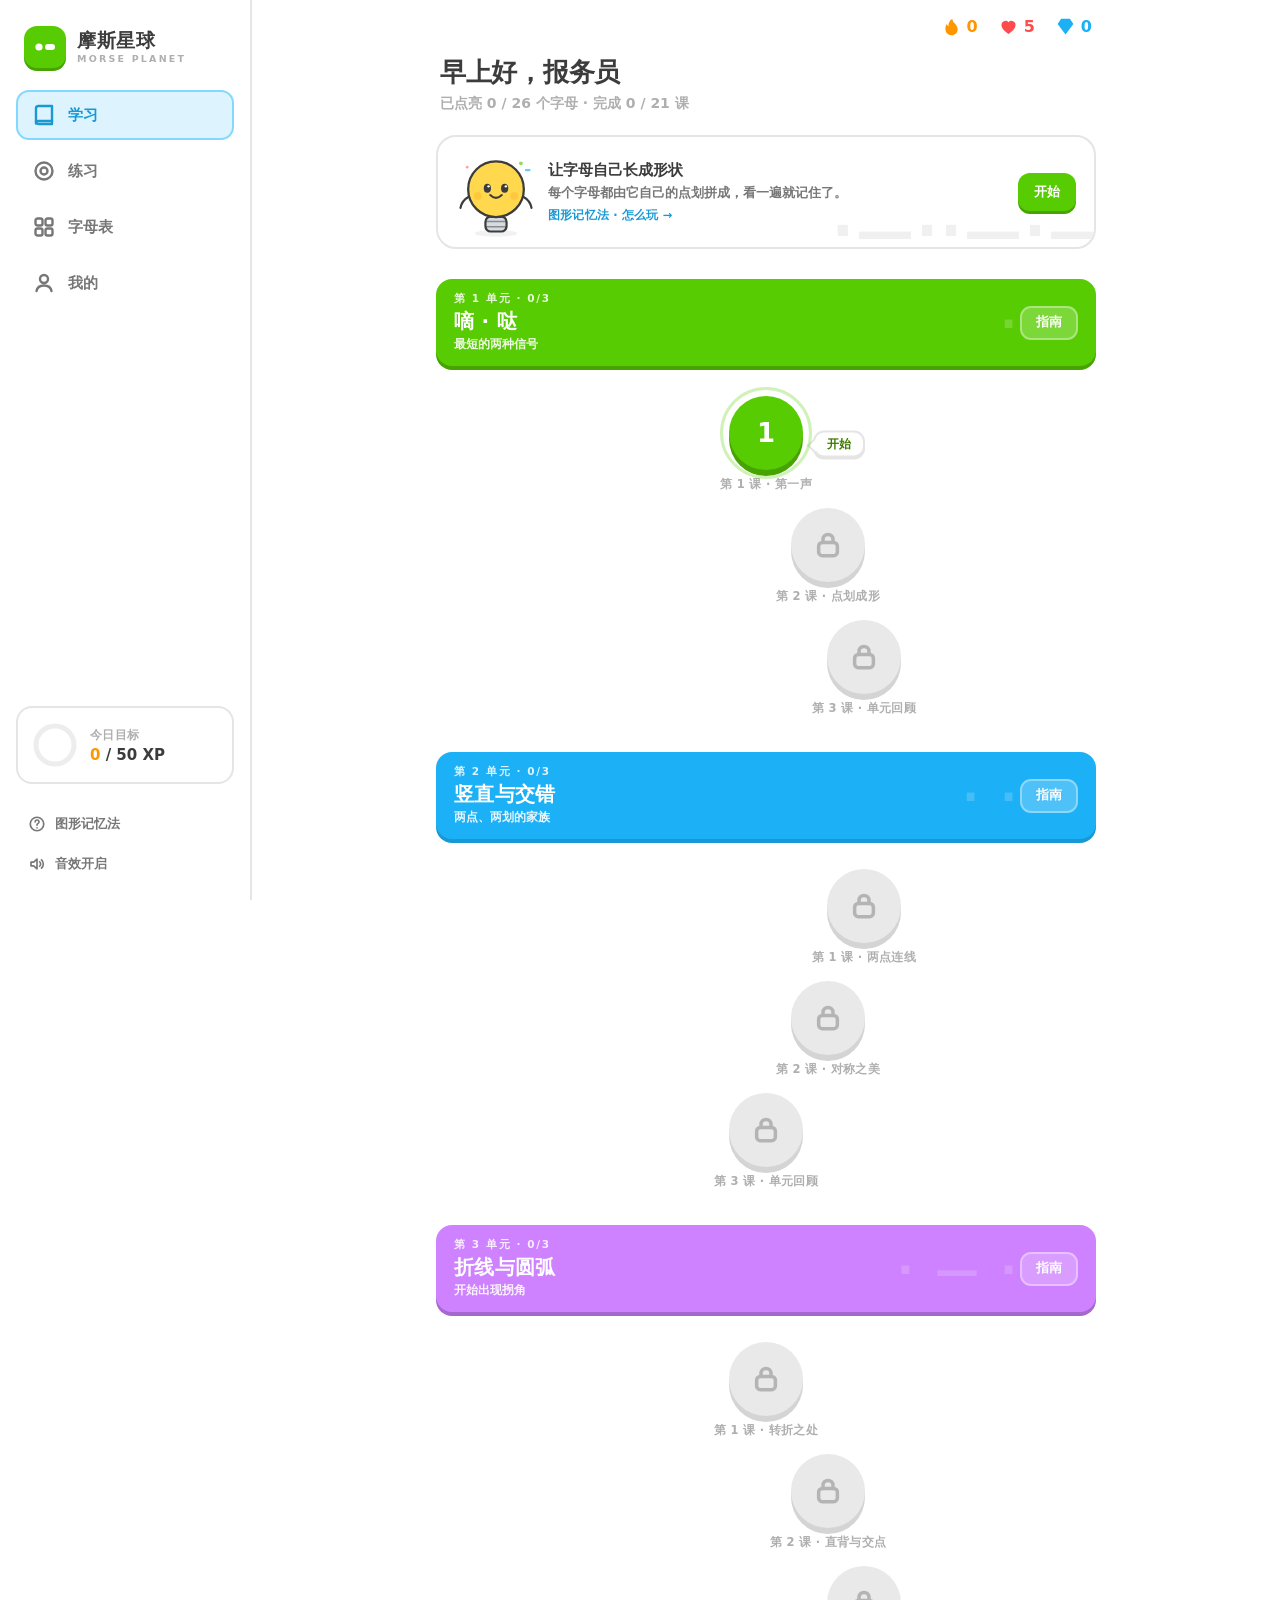
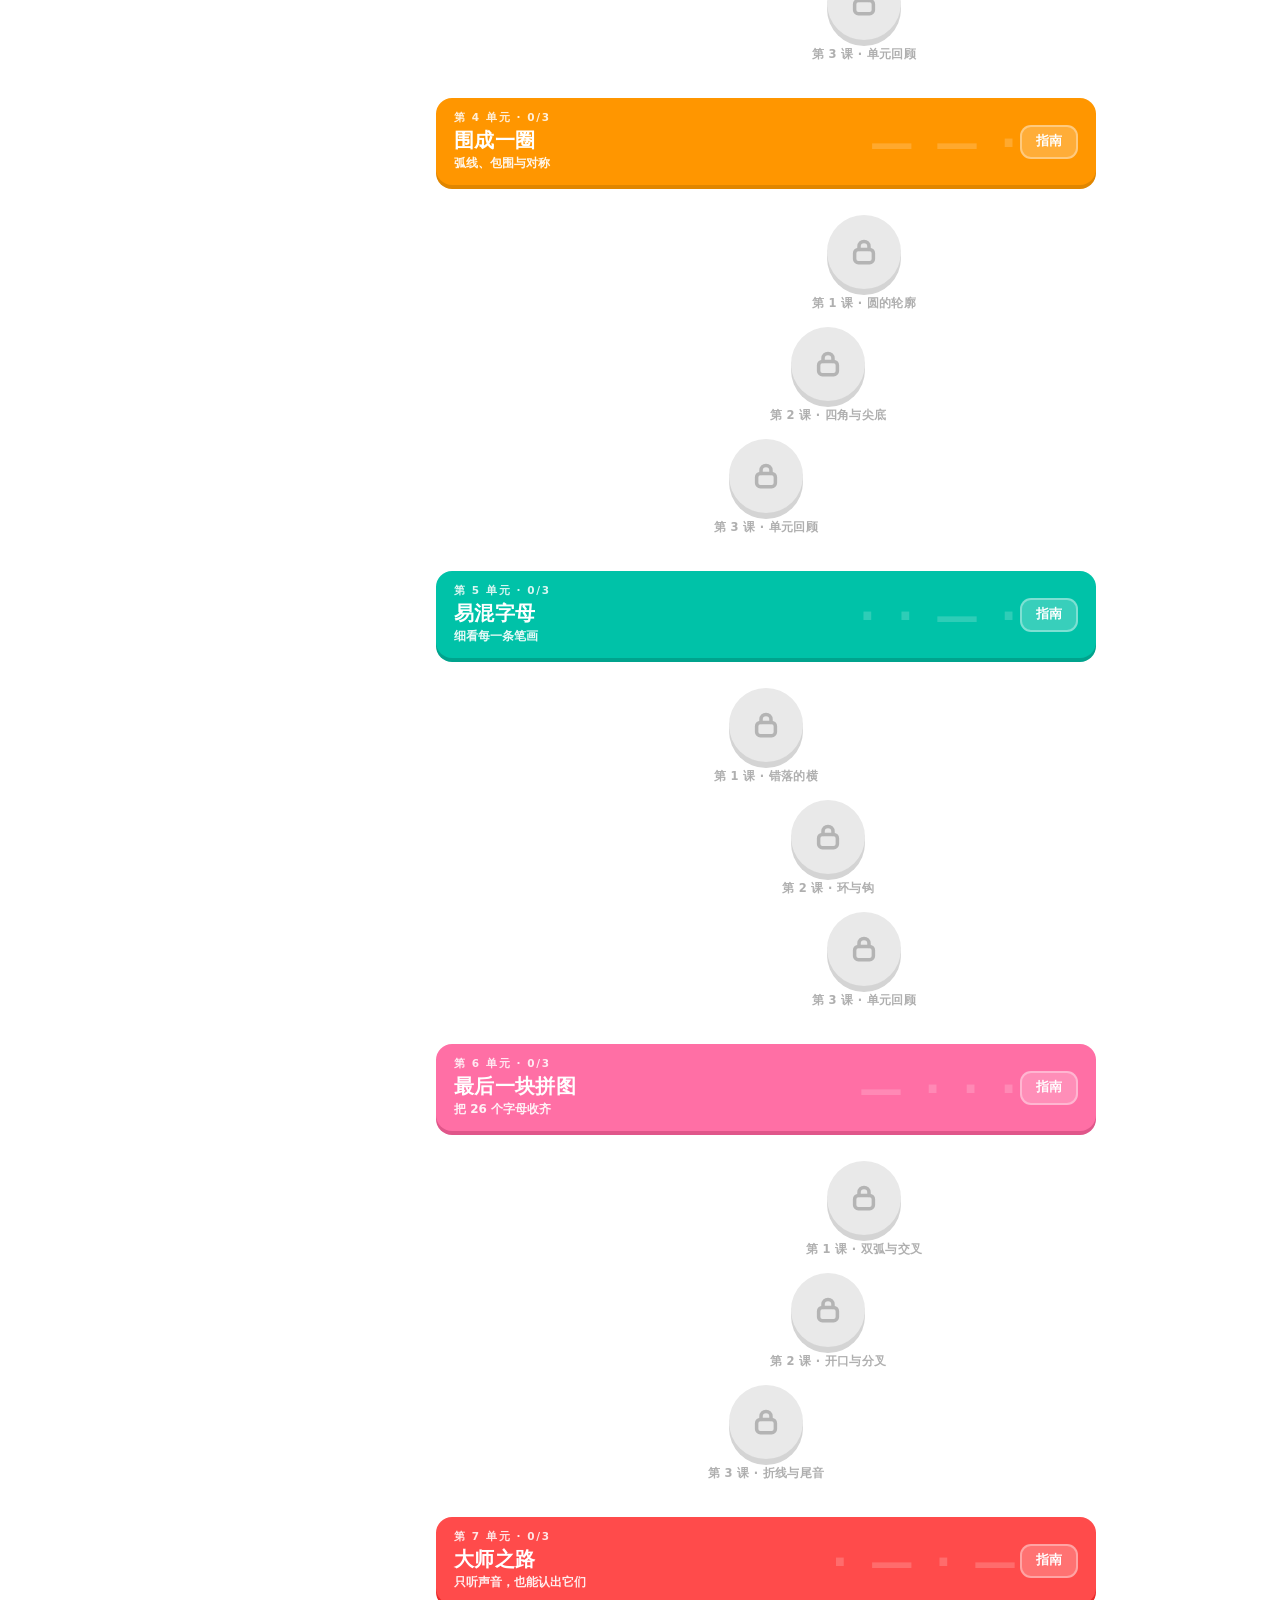
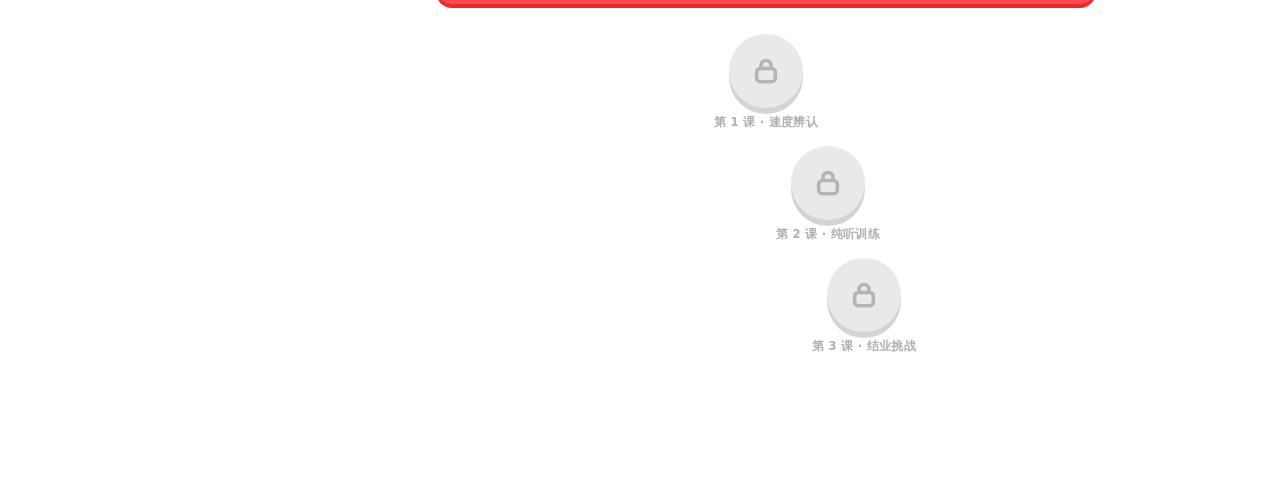
==== commit 0e2e2ed4: "perf: 移除 Google Fonts 外部依赖，改用系统字体栈 国内网络访问 fonts.googleapis.com 会超时，而样式表是阻塞渲染的， 导致首屏白屏数秒。字体栈已含 PingFa" ====
--- a/index.html
+++ b/index.html
@@ -9,9 +9,7 @@
     <meta name="theme-color" content="#58CC02">
     <link rel="icon"
         href="data:image/svg+xml,%3Csvg xmlns='http://www.w3.org/2000/svg' viewBox='0 0 100 100'%3E%3Crect width='100' height='100' rx='24' fill='%2358CC02'/%3E%3Ccircle cx='32' cy='50' r='11' fill='white'/%3E%3Crect x='52' y='43' width='34' height='14' rx='7' fill='white'/%3E%3C/svg%3E">
-    <link rel="preconnect" href="https://fonts.googleapis.com">
-    <link rel="preconnect" href="https://fonts.gstatic.com" crossorigin>
-    <link href="https://fonts.googleapis.com/css2?family=Nunito:wght@400;600;700;800;900&display=swap" rel="stylesheet">
+    <!-- 字体使用系统字体栈（PingFang / 雅黑 / system-ui），不依赖外部字体 CDN，避免国内网络阻塞首屏 -->
     <style>
         /* ============================================================
    摩斯星球 — Design tokens
